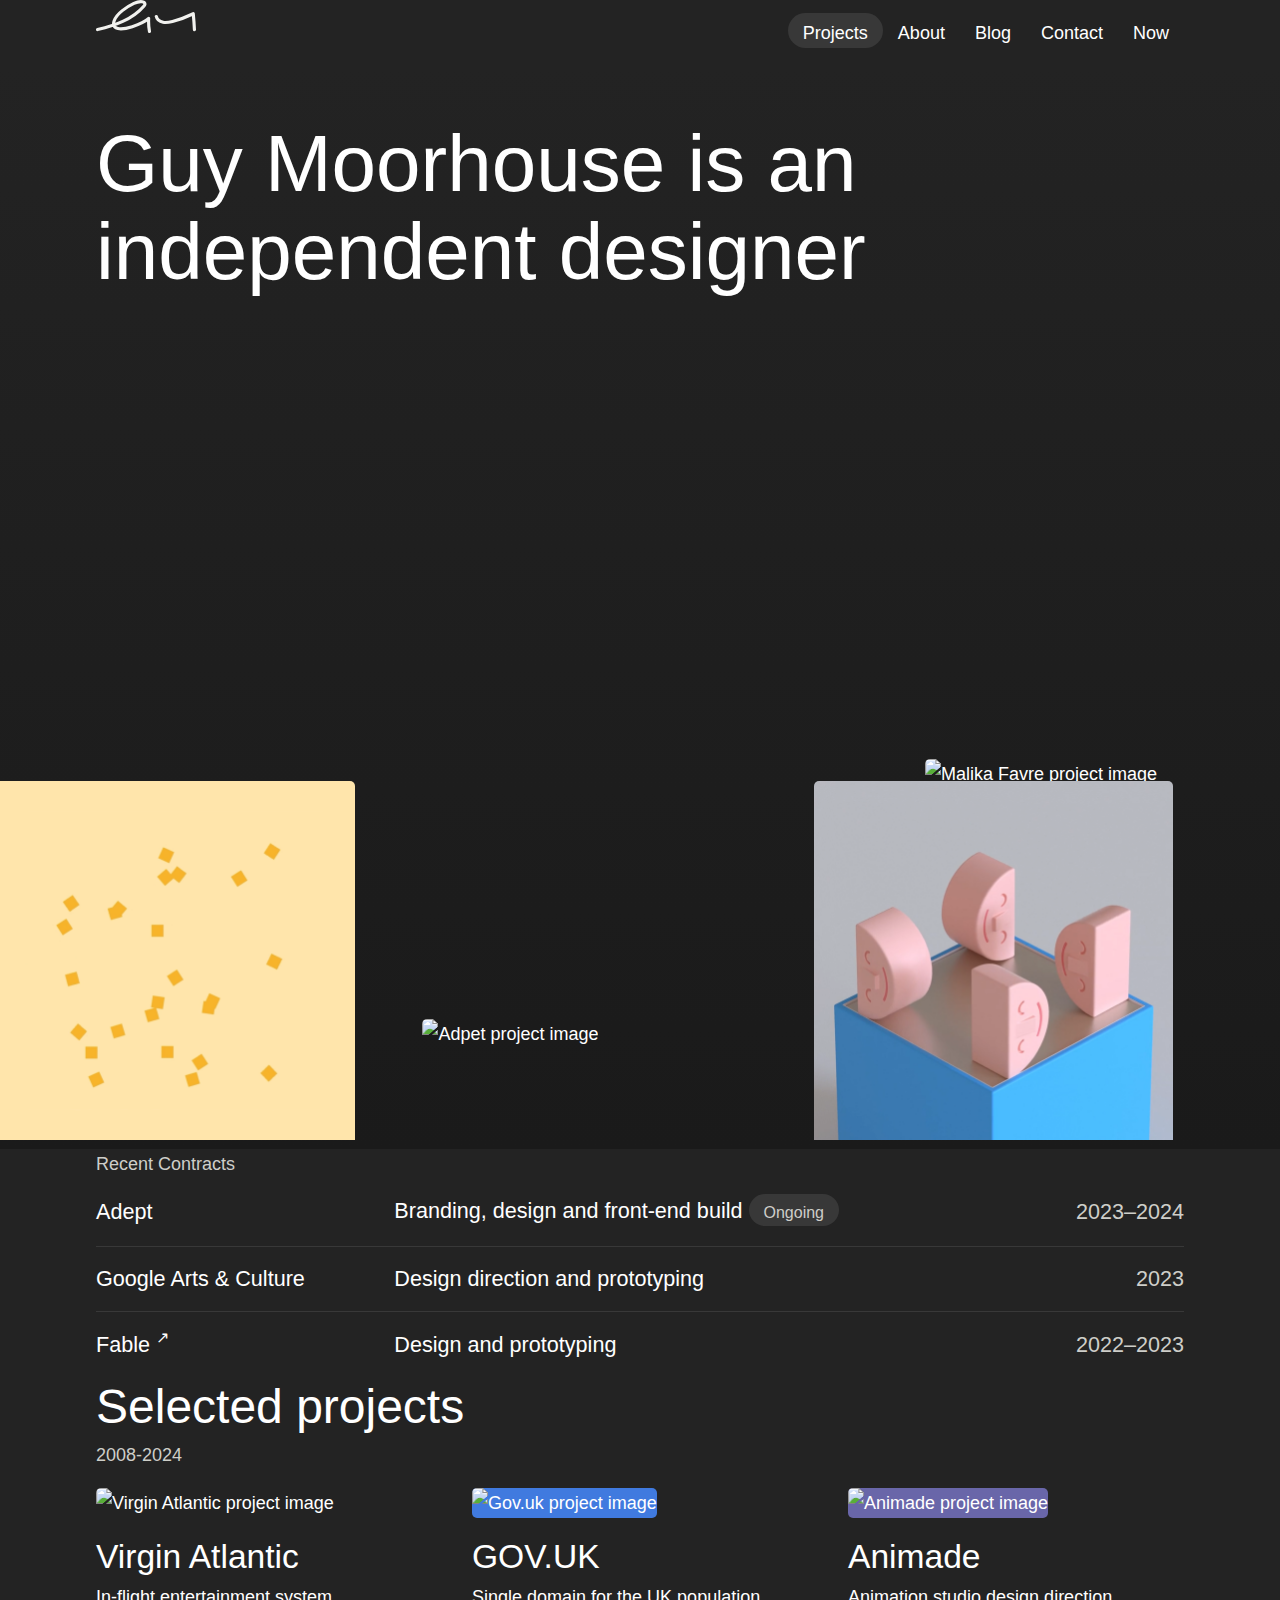
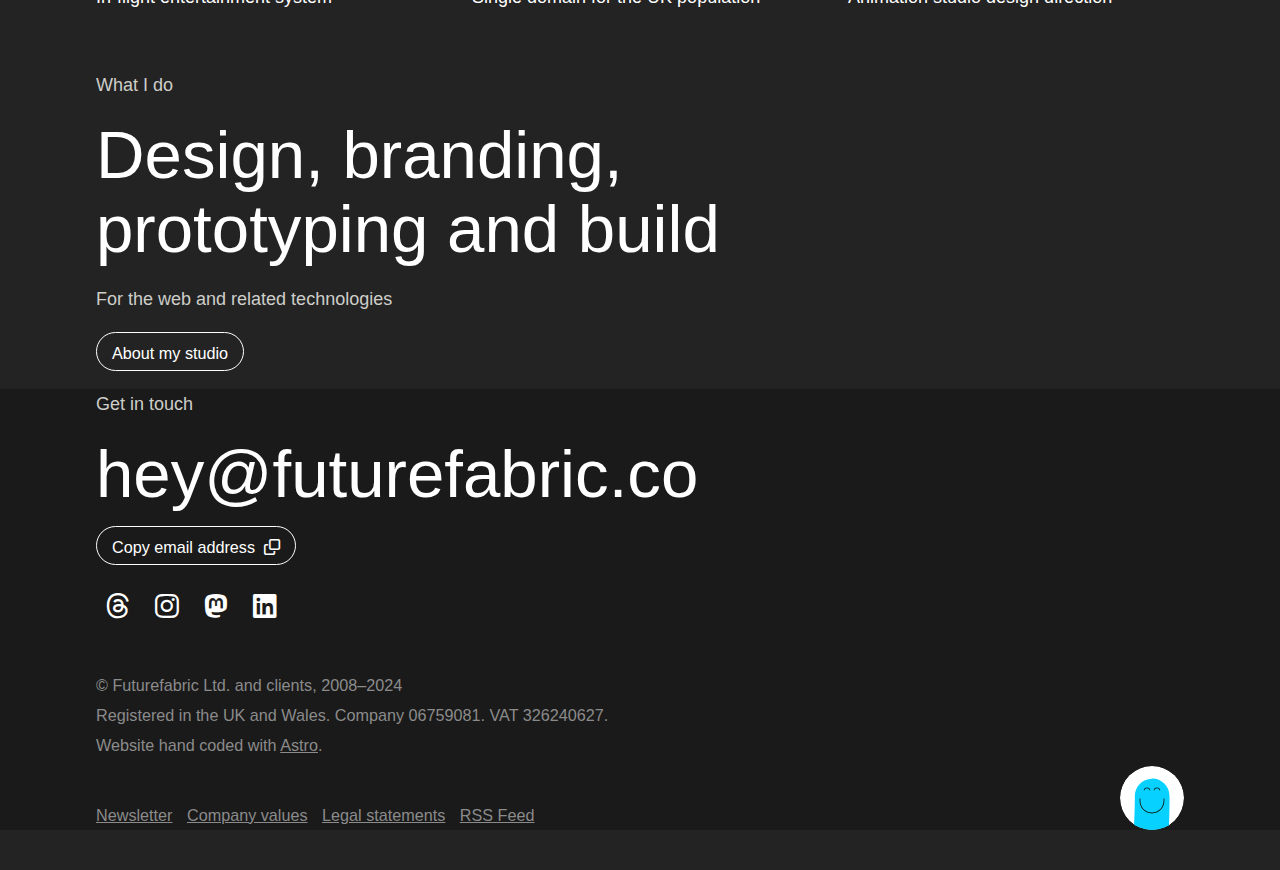
==== index.html @ 8dc2525a "Copied elements from components page, made new CSS file and fixed code" ====
<!DOCTYPE html>
<html lang="en">
    <head>
        <meta charset="utf-8">
        <meta name="viewport" content="width=device-width, initial-scale=1.0">
        <title>Home | Guy Moorhouse Case Study</title>
        <link rel="stylesheet" href="https://use.typekit.net/fyo8wqg.css">
        <link rel="stylesheet" href="fonts/fontawesome/css/all.css">
        <link rel="stylesheet" href="css/normalize.css">
        <link rel="stylesheet" href="css/main.css">
    </head>
    <body>
        <header class="top-bar">
            <div class="content-wrapper">
                <div class="navbar">
                    <!--In the original site, SVGs are directly embedded. I've converted them to images here so as to avoid copying and pasting the code into my project-->
                    <img src="images/gm-signature.svg" alt="Guy Moorhouse's signature logo" class="navbar__logo">
                    <nav class="main-nav">
                        <ul>
                            <li class="main-nav__item main-nav__item--active"><a href="#!">Projects</a></li>
                            <li class="main-nav__item"><a href="#!">About</a></li>
                            <li class="main-nav__item"><a href="#!">Blog</a></li>
                            <li class="main-nav__item"><a href="#!">Contact</a></li>
                            <li class="main-nav__item"><a href="#!">Now</a></li>
                        </ul>
                    </nav>
                </div>
            </div>
        </header>
        <section class="hero">
            <div class="content-wrapper">
                <h1 class="hero__title">Guy Moorhouse is an independent designer</h1>
                <div class="hero__images">
                    <a href="#!" class="img-container hero__img--far-right">
                        <img src="https://www.futurefabric.co/_astro/malika-thumb.ZuOuGDAx_1P9HoF.webp" alt="Malika Favre project image">
                    </a>
                    <a href="#!" class="img-container hero__img--left">
                        <img src="images/videoframe_4724--SuperHi.png" alt="SuperHi Project Image">
                        <!--The videos on the site are embedded in such a way that I am unable to link them into my project. I've been able to save a frame from each video for this project-->
                    </a>
                    <a href="#!" class="img-container hero__img--middle">
                        <img src="https://www.futurefabric.co/_astro/adept-top-03.aE1KpdpV_Z243Gtq.webp" alt="Adpet project image">
                    </a>
                    <a href="#!" class="img-container hero__img--right">
                        <img src="images/videoframe_1907--Loopers.png" alt="Loopers project image">
                    </a>
                </div>
            </div>  
        </section>
        <section class="contracts">
            <div class="content-wrapper">
                <table class="contracts__table">
                    <caption class="contracts__caption">
                        Recent Contracts
                    </caption>
                    <tr>
                        <td><a href="#!" class="contracts__link--adept">Adept</a></td>
                        <td>Branding, design and front-end build <p class="info-highlight">Ongoing</p></td>
                        <td class="contracts__dates">2023&ndash;2024</td>
                    </tr>
                    <tr>
                        <td><a href="#!" class="contracts__link--google">Google Arts &amp; Culture</a></td>
                        <td>Design direction and prototyping</td>
                        <td class="contracts__dates">2023</td>
                    </tr>
                    <tr>
                        <td><a href="#!" class="contracts__link--fable">Fable <sup>&#8599;</sup></a></td>
                        <td>Design and prototyping</td>
                        <td class="contracts__dates">2022&ndash;2023</td>
                    </tr>
                </table>
            </div>
        </section>
        <section class="portfolio">
            <div class="content-wrapper">
                <h2>Selected projects</h2>
                <p>2008-2024</p>
                <div class="portfolio__grid">
                    <a href="#!" class="project">
                        <div class="img-container img-container--grid">
                            <img src="https://www.futurefabric.co/_astro/virgin-thumb.u7OhDyeX_vBVBF.webp" alt="Virgin Atlantic project image">
                        </div>
                        <h3>Virgin Atlantic</h3>
                        <p>In-flight entertainment system</p>
                    </a>
                    <a href="#!" class="project">
                        <div class="img-container img-container--grid img-container--blue">
                            <img src="https://www.futurefabric.co/_astro/govuk.0S3qSJgE_Z1qkB71.webp" alt="Gov.uk project image">
                        </div>
                        <h3>GOV.UK</h3>
                        <p>Single domain for the UK population</p>
                    </a>
                    <a href="#!" class="project">
                        <div class="img-container img-container--grid img-container--purple">
                            <img src="https://www.futurefabric.co/_astro/animade-thumb-02.aVeSo_rM_Z1zM0wH.webp" alt="Animade project image">
                        </div>
                        <h3>Animade</h3>
                        <p>Animation studio design direction</p>
                    </a>
                </div>
            </div>
        </section>
        <section class="infoblock">
            <div class="content-wrapper">
                <p>What I do</p>
                <h2 class="infoblock__title">Design, branding, prototyping and build</h2>
                <p>For the web and related technologies</p>
                <a href="#!" class="button">About my studio</a>
            </div>
        </section>
        <footer>
            <div class="content-wrapper">
                <div class="infoblock">
                    <p>Get in touch</p>
                    <h2>hey@futurefabric.co</h2>
                    <a href="#!" class="button">Copy email address &nbsp;<i class="fa-regular fa-clone"></i></a>
                    <p>
                        <i class="fa-brands fa-threads"></i>
                        <i class="fa-brands fa-instagram"></i>
                        <i class="fa-brands fa-mastodon"></i>
                        <i class="fa-brands fa-linkedin"></i>
                    </p>
                    <p class="footer__copy">
                        &copy; Futurefabric Ltd. and clients, 2008&ndash;2024<br>
                        Registered in the UK and Wales. Company 06759081. VAT 326240627.<br>
                        Website hand coded with <a href="#!" class="footer__link">Astro</a>.
                    </p>
                    <p class="footer__copy">
                        <a href="#!" class="footer__link footer__link--link-row link-hover--peach">Newsletter</a> 
                        <a href="#!" class="footer__link footer__link--link-row link-hover--green">Company values</a> 
                        <a href="#!" class="footer__link footer__link--link-row link-hover--pink">Legal statements</a> 
                        <a href="#!" class="footer__link footer__link--link-row link-hover--yellow">RSS Feed</a>
                    </p>
                </div>
                <!--End footer infoblock-->
                <img src="../images/blue-mascot-logo.svg" class="footer__img" alt="Blue mascot logo">
            </div>
        </footer>
    </body>
</html>
---- css/main.css ----
:root {
    --font-sans-serif: "Poppins", sans-serif;
    --white: #fff;
    --off-white: #cecec9;
    --light-grey: #8b8b8b;
    --grey: #383838;
    --dark-grey: #232323;
    --black: #1a1a1a;
    --blue: #407adf;
    --light-blue: #07d1ff;
    --purple: #8c6af6;
    --dark-purple: #6966A9;
    --pink: #f199a4;
    --yellow: #f6c858;
    --peach: #f2a996;
    --green: #4faf84;
}

/*Border box code from https://www.paulirish.com/2012/box-sizing-border-box-ftw/*/
/* Smooth scrolling learned from https://www.w3schools.com/howto/howto_css_smooth_scroll.asp */
html {
    box-sizing: border-box;
    scroll-behavior: smooth;
}
*, *:before, *:after {
    box-sizing: inherit;
}

body {
    font-family: var(--font-sans-serif);
    color: var(--off-white);
    background: var(--dark-grey);
    line-height: 1.667em;
    font-size: large;
    position: relative;
}

a {
    color: var(--white);
    text-decoration: none;
    transition: 0.2s;
}

/*Wrapper*/
.content-wrapper {
    max-width: 85%;
    margin: auto;
    position: relative;
}

/***********
Components
**********/
.component img {
    display: block;
    margin: 5px;
}
.component__img {
    overflow-x: auto;
}
.component__code {
    background-color: var(--dark-grey);
    color: var(--off-white);
    padding: 10px 0;
    margin: 5px 0;
}

.footer__copy {
    color: var(--light-grey);
    font-size: 0.9em;
    margin: 40px 0;
}

.footer__img {
    position: absolute;
    width: 64px;
    right: 0;
    bottom: 0;
}
/*headers*/
h2 {
    margin: 15px 0;
    font-weight: 300;
    font-size: 3rem;
    color: var(--white)
}

h3 {
    font-weight: 300;
    font-size: 2.1rem;
    color: var(--white);
}
h1 {
    font-size: 5rem;
    font-weight: 300;
    color: var(--white);
    line-height: 1.1em;
}
.infoblock h2 {
    font-size: 4.2rem;
    font-weight: 300;
    line-height: 1.1em;
    color: var(--white);
}
.infoblock__title, .hero__title {
    max-width: 800px;
}

/*Other text*/
.info-highlight {
    display: inline;
    font-size: 1rem;
    color: var(--off-white);
    padding: 10px 15px 5px;
    background-color: var(--grey);
    border-radius: 50px;
}

/*Buttons and Links*/
.button {
    display: inline-block;
    text-decoration: none;
    color: var(--white);
    font-size: 0.9em;
    border: 1px solid var(--white);
    border-radius: 50px;
    padding: 5px 15px 2px;
}
.button:hover {
    background-color: var(--white);
    color: var(--dark-grey)
}

a.footer__link {
    text-decoration: underline;
    color: var(--light-grey);
}
.footer__link--link-row {
    padding-right: 10px;
}

.footer__link:hover {
    color: var(--white);
}

.link-hover--peach:hover {
    color: var(--peach);
}

.main-nav__item a {
    color: var(--white);
    text-decoration: none;
    padding: 10px 15px 5px;
    border-radius: 50px;
}
.main-nav__item--active a, .main-nav__item a:hover {
    background-color: var(--grey);
}

/*image and Video*/
.img-container {
    display: inline-block;
    max-width: 554px;
    max-height: 554px;
    border-radius: 5px;
    overflow: hidden;
}
.img-container--blue {
    background-color: var(--blue);
}
.img-container--purple {
    background-color: var(--dark-purple);
}

.img-container img {
    max-width: 100%;
    margin: auto;
    transition: 0.2s;
}

.img-container img:hover {
    transform: scale(1.05);
}
/*icons*/
i.fa-brands {
    font-size: 1.5em;
    padding: 10px;
    color: var(--white);
    transition: 0.2s;
}
.fa-brands:hover {
    transform: scale(1.08);
}

/*hover colors*/
.fa-threads:hover {
    color: var(--purple);
}
.link-hover--peach:hover, .fa-instagram:hover {
    color: var(--peach);
}
.link-hover--yellow:hover, .fa-mastodon:hover {
    color: var(--yellow);
}
.fa-linkedin:hover {
    color: var(--light-blue);
}
.link-hover--green:hover {
    color: var(--green);
}
.link-hover--pink:hover {
    color: var(--pink);
}

/********************
Molecules & Organisms
*********************/

/*Availability Floater*/
.availability-floater{
    background-color: var(--white);
    border-radius: 100px;
    margin: 20px;
    width: 220px;
    display: flex;
    justify-content: space-between;
    align-items: center;
    padding: 3px 3px 3px 16px;
    box-shadow: 0px 2px 10px rgba(0, 0, 0, 0.8);
}
/*The shadow obviously doesn't show up against the dark background here, but I wanted to include it so I'd have it ready for the actual page when this has a fixed position*/

.availability-floater:hover {
    background-color: rgba(255, 255, 255, 0.9);
}
.availability-floater p {
    margin: 0;
    padding-top: 8px;
    color: var(--black);
}
a.availability-floater {
    text-decoration: none;
}
.availability-floater img {
    width: 36px;
    height: 36px;
    border: 1px solid var(--off-white);
    border-radius: 100px;
    margin: 0;
}

@keyframes blink {
    from {opacity: 0;}
    to {opacity: 1;}
}
.availability-floater__light {
    width: 10px;
    height: 10px;
    border-radius: 100px;
    background-color: var(--green);
    animation: blink 1s ease-in-out infinite;
}

/*Navbar*/
.top-bar {
    background: var(--dark-grey);
}
.navbar {
    display: flex;
    justify-content: space-between;
}
.navbar__logo {
    max-width: 100px;
    height: 100%;
}

.main-nav ul{
    list-style-type: none;
    display: flex;
}

/*Hero*/
.hero {
    background-image: linear-gradient(var(--dark-grey), var(--black));
    overflow: hidden;
}
.hero__images{
    min-height: 800px;
}

.hero__img--left {
    width: 33%;
    position: absolute;
    left: -100px;
    bottom: 0;
}
.hero__img--middle {
    width: 33%;
    position: absolute;
    bottom: 100px;
    left: 30%;
}
.hero__img--right {
    width: 33%;
    position: absolute;
    bottom: 0;
    left: 66%;
    z-index: 1;
}
.hero__img--far-right {
    width: 33%;
    position: absolute;
    right: -100px;
    bottom: 35%;
}

/*Recent Contracts*/

.contracts__table {
    width: 100%;
    border-collapse: collapse;
    color: var(--white);
}

.contracts__caption {
    text-align: left;
    color: var(--off-white);
}

.contracts__table tr {
    border-bottom: 1px solid var(--grey);
}

.contracts__table tr:last-of-type {
    border-bottom: none;
}

.contracts__table td {
    font-size: 1.2em;
    padding: 0.8em 0;
}

.contracts__table a {
    color: var(--white);
    text-decoration: none;
}

.contracts__link--adept:hover {
    color: var(--peach);
}

.contracts__link--google:hover {
    color: var(--light-blue);
}

.contracts__link--fable:hover {
    color: var(--yellow);
}

.contracts__dates {
    color: var(--off-white);
    text-align: right;
}

/*Selected projects*/
.portfolio__grid {
    display: grid;
    grid-template-columns: repeat(auto-fit, minmax(296px, 1fr));
    grid-gap: 40px;
}
.img-container--grid {
    max-width: 100%;
}
.project h3 {
    margin: 15px 0 10px;
}
.project p {
    margin: 0;
}
.project {
    margin-bottom: 40px;
}

/*Footer*/
footer {
    background: var(--black);
}
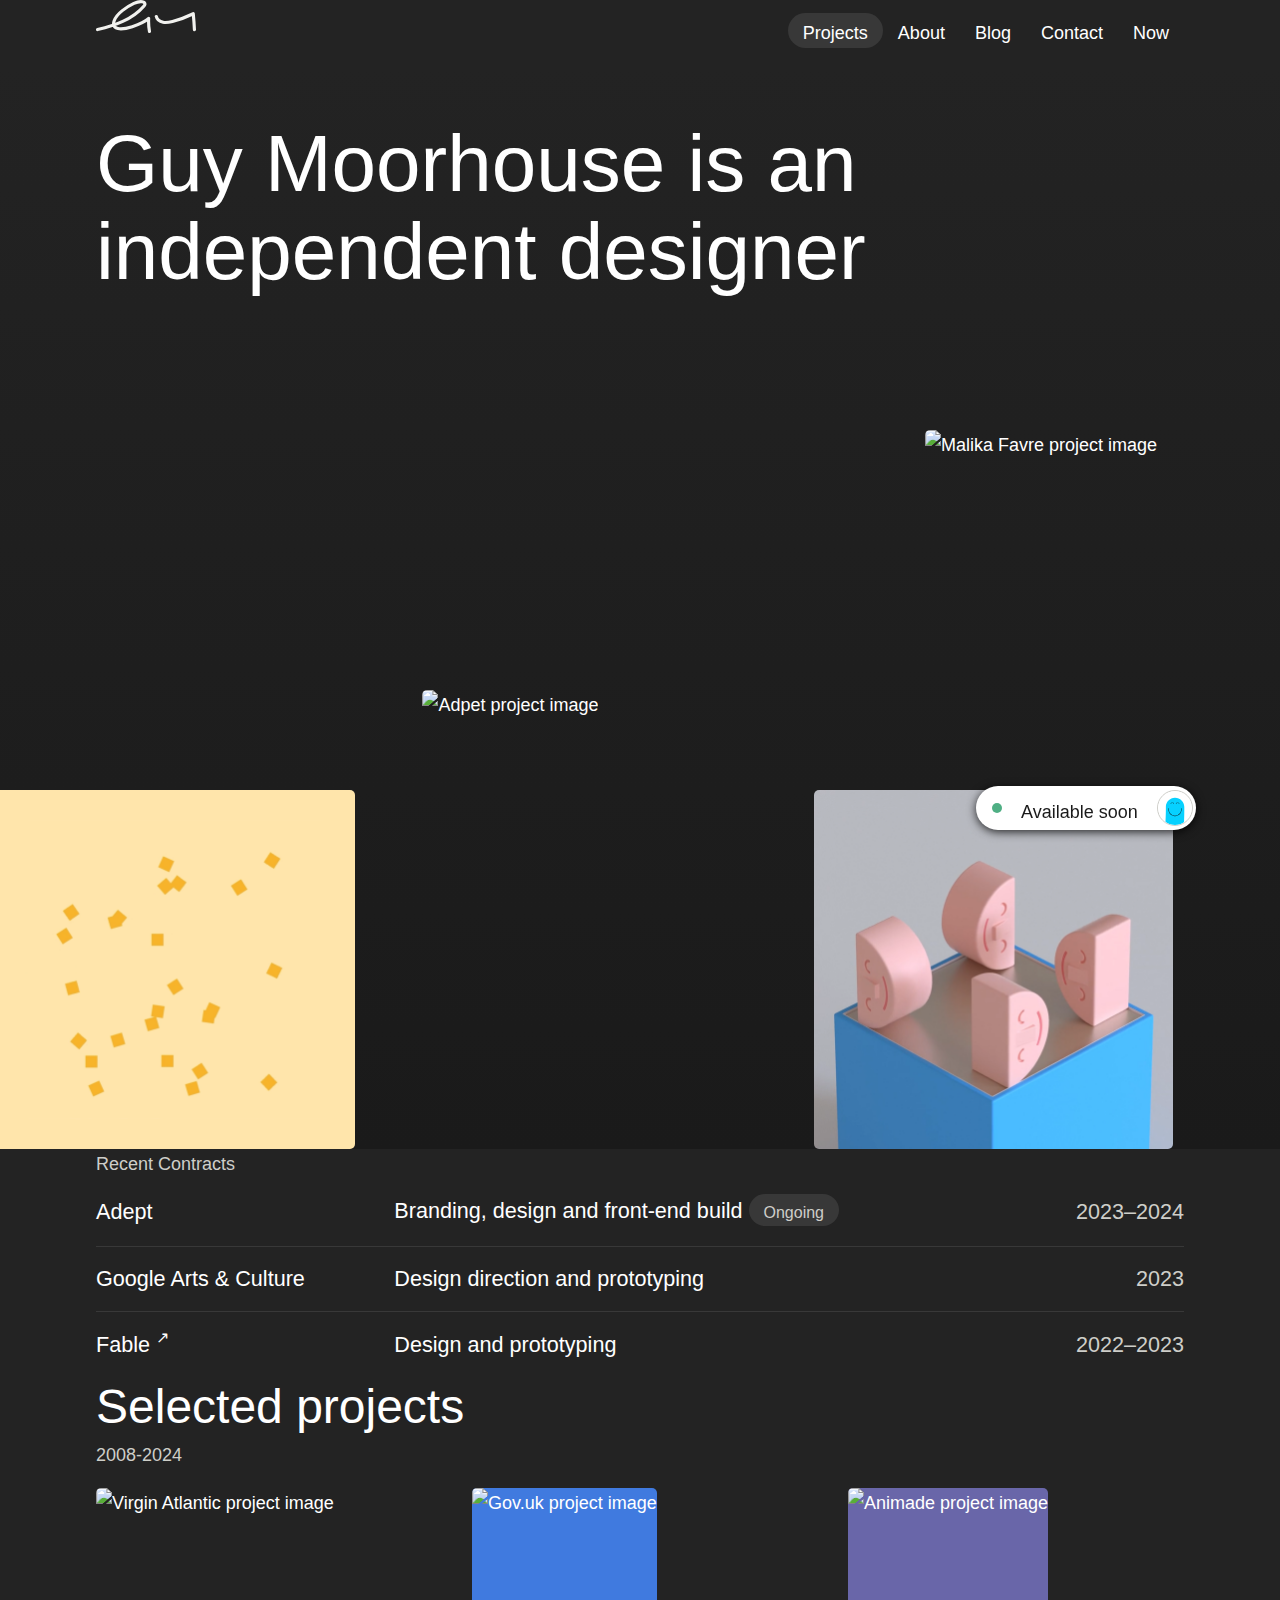
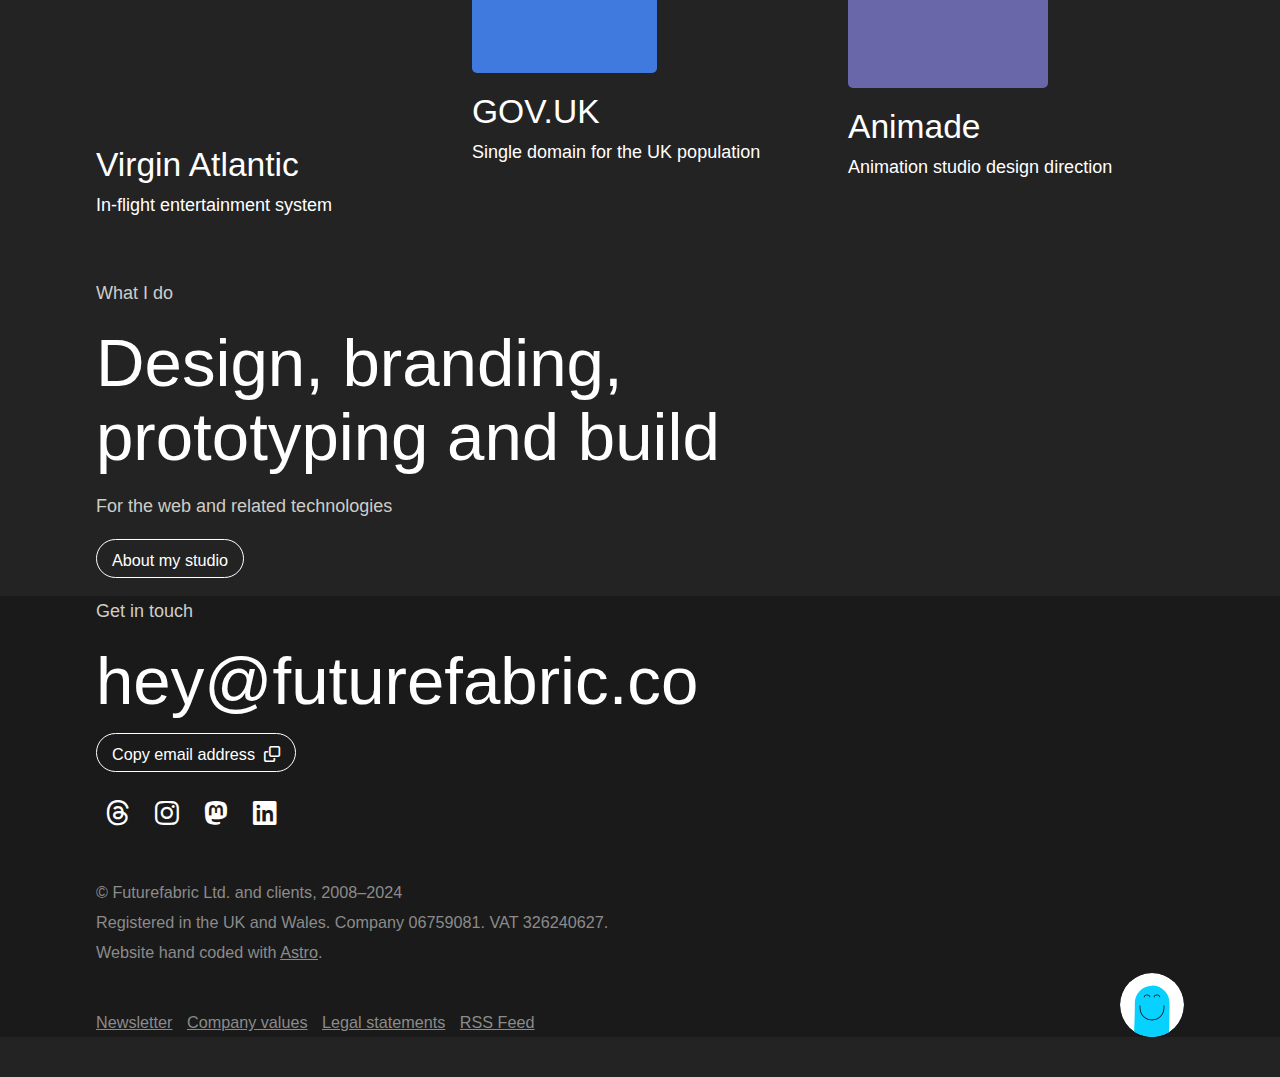
==== commit 04b0e3c3: "Fixed Image container code, added availability floater" ====
--- a/index.html
+++ b/index.html
@@ -10,6 +10,12 @@
         <link rel="stylesheet" href="css/main.css">
     </head>
     <body>
+        <a href="#!" class="availability-floater">
+            <div class="availability-floater__light"></div>
+            <p>Available soon</p>
+            <img src="images/blue-mascot-logo.svg" alt="blue mascot logo">
+        </a>
+        <!--As of 4/24 the availability floater is no longer on the live site, but I wanted to include it anyway because it was a part of my study -->
         <header class="top-bar">
             <div class="content-wrapper">
                 <div class="navbar">
--- a/css/main.css
+++ b/css/main.css
@@ -160,6 +160,7 @@
 /*image and Video*/
 .img-container {
     display: inline-block;
+    aspect-ratio: 1/1;
     max-width: 554px;
     max-height: 554px;
     border-radius: 5px;
@@ -218,6 +219,10 @@
 
 /*Availability Floater*/
 .availability-floater{
+    position: fixed;
+    bottom: 50px;
+    right: 5%;
+    z-index: 2;
     background-color: var(--white);
     border-radius: 100px;
     margin: 20px;
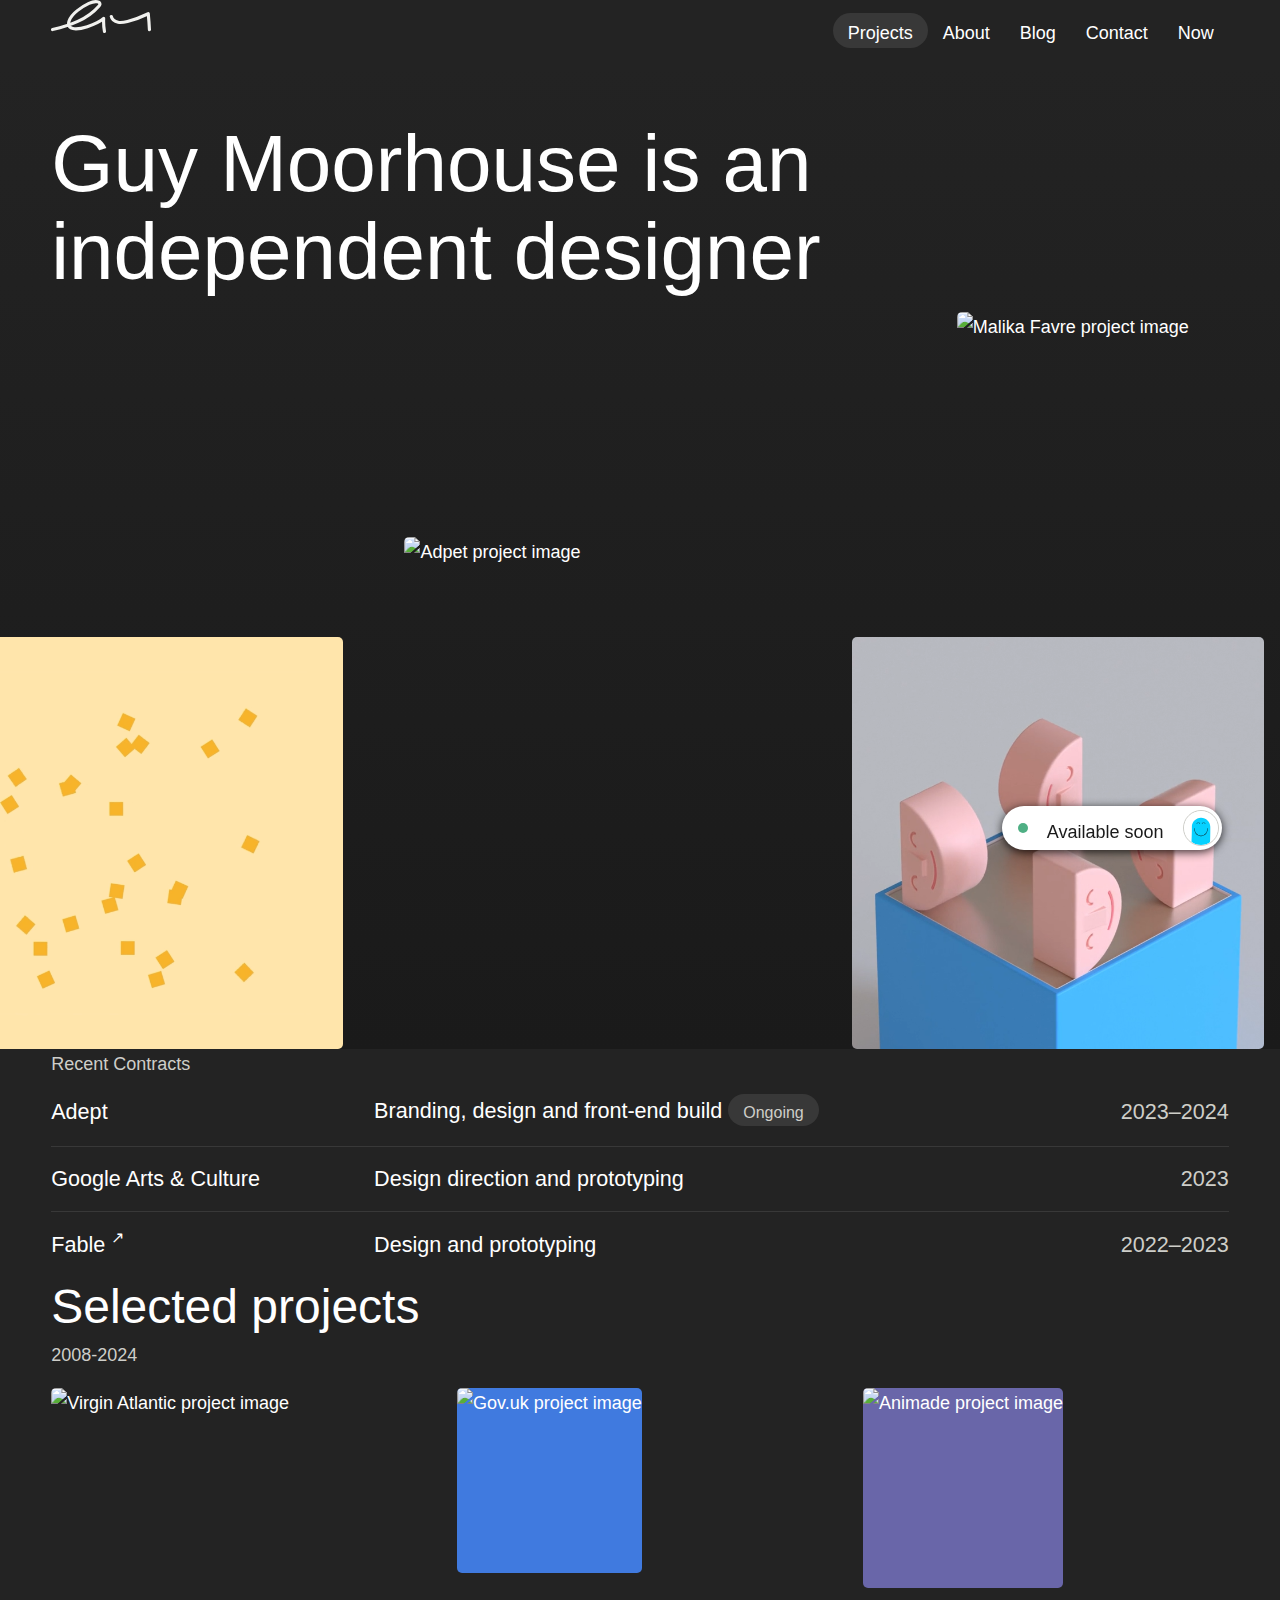
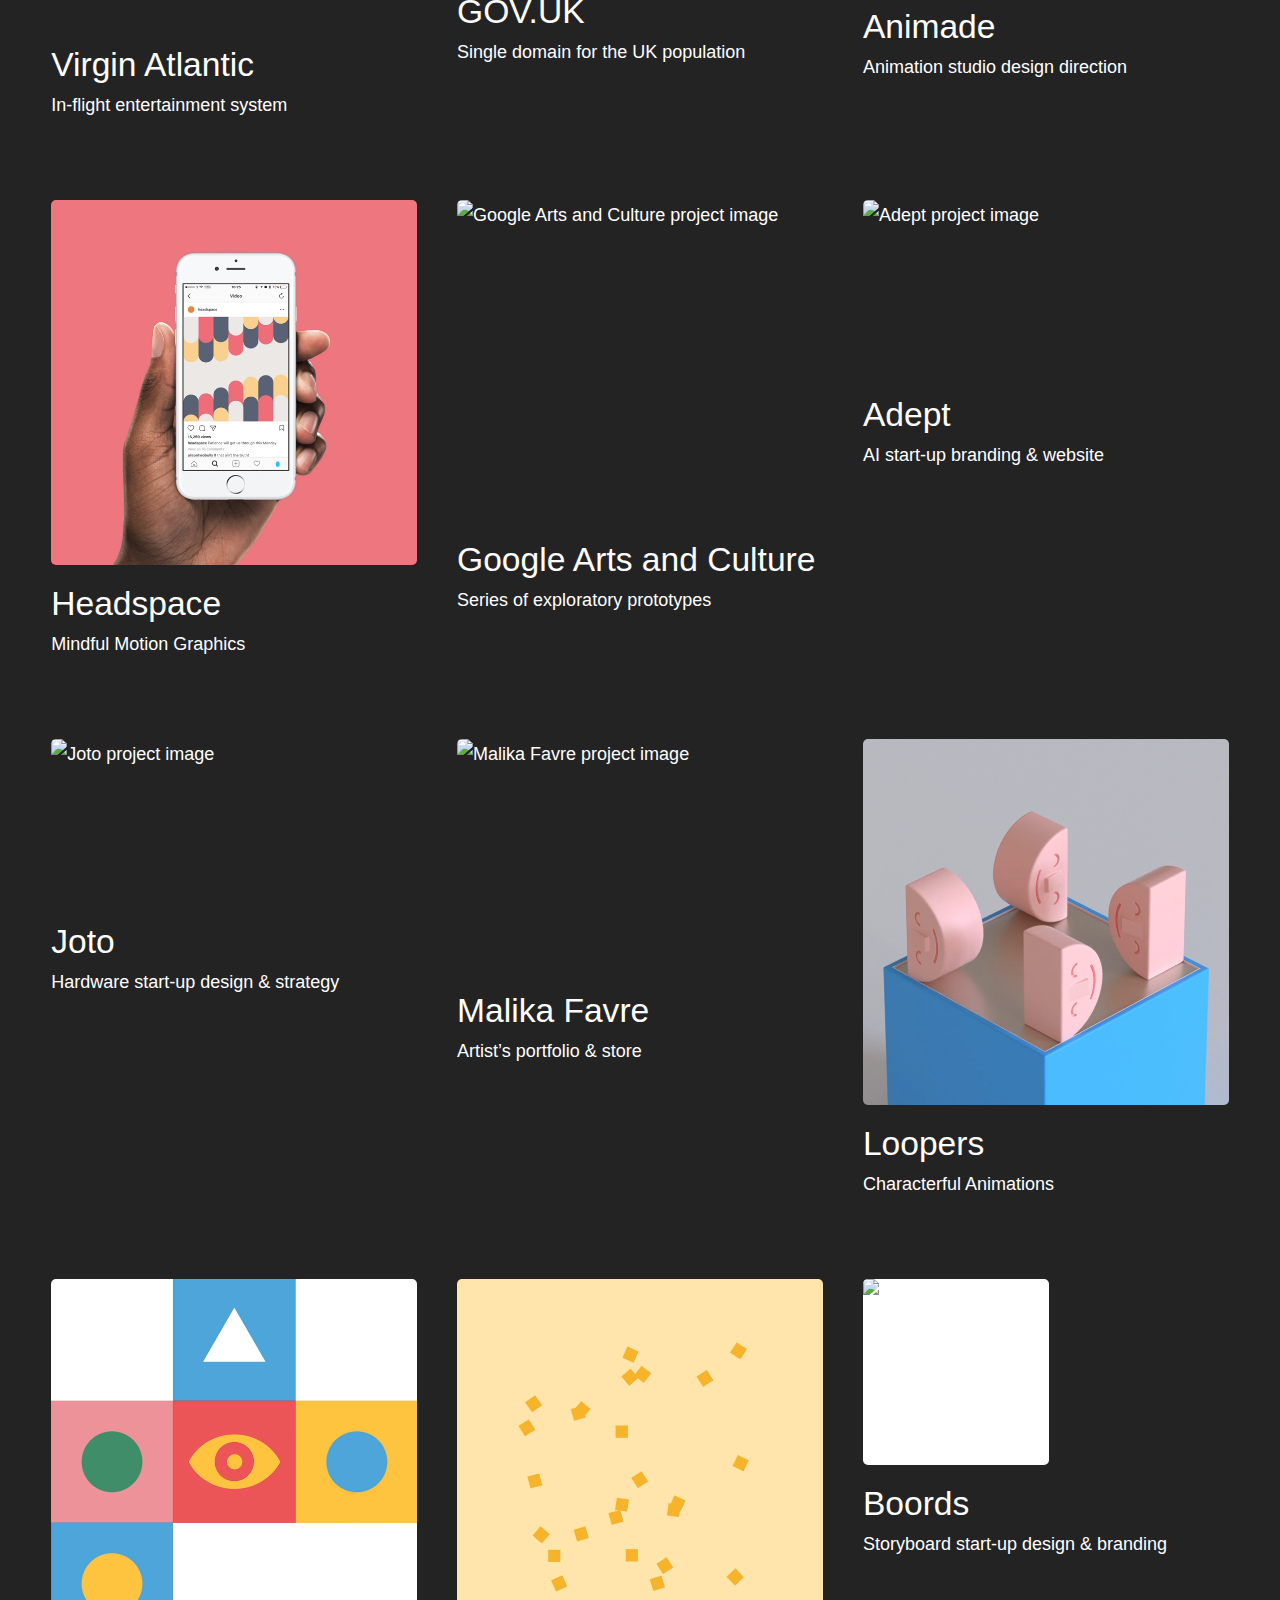
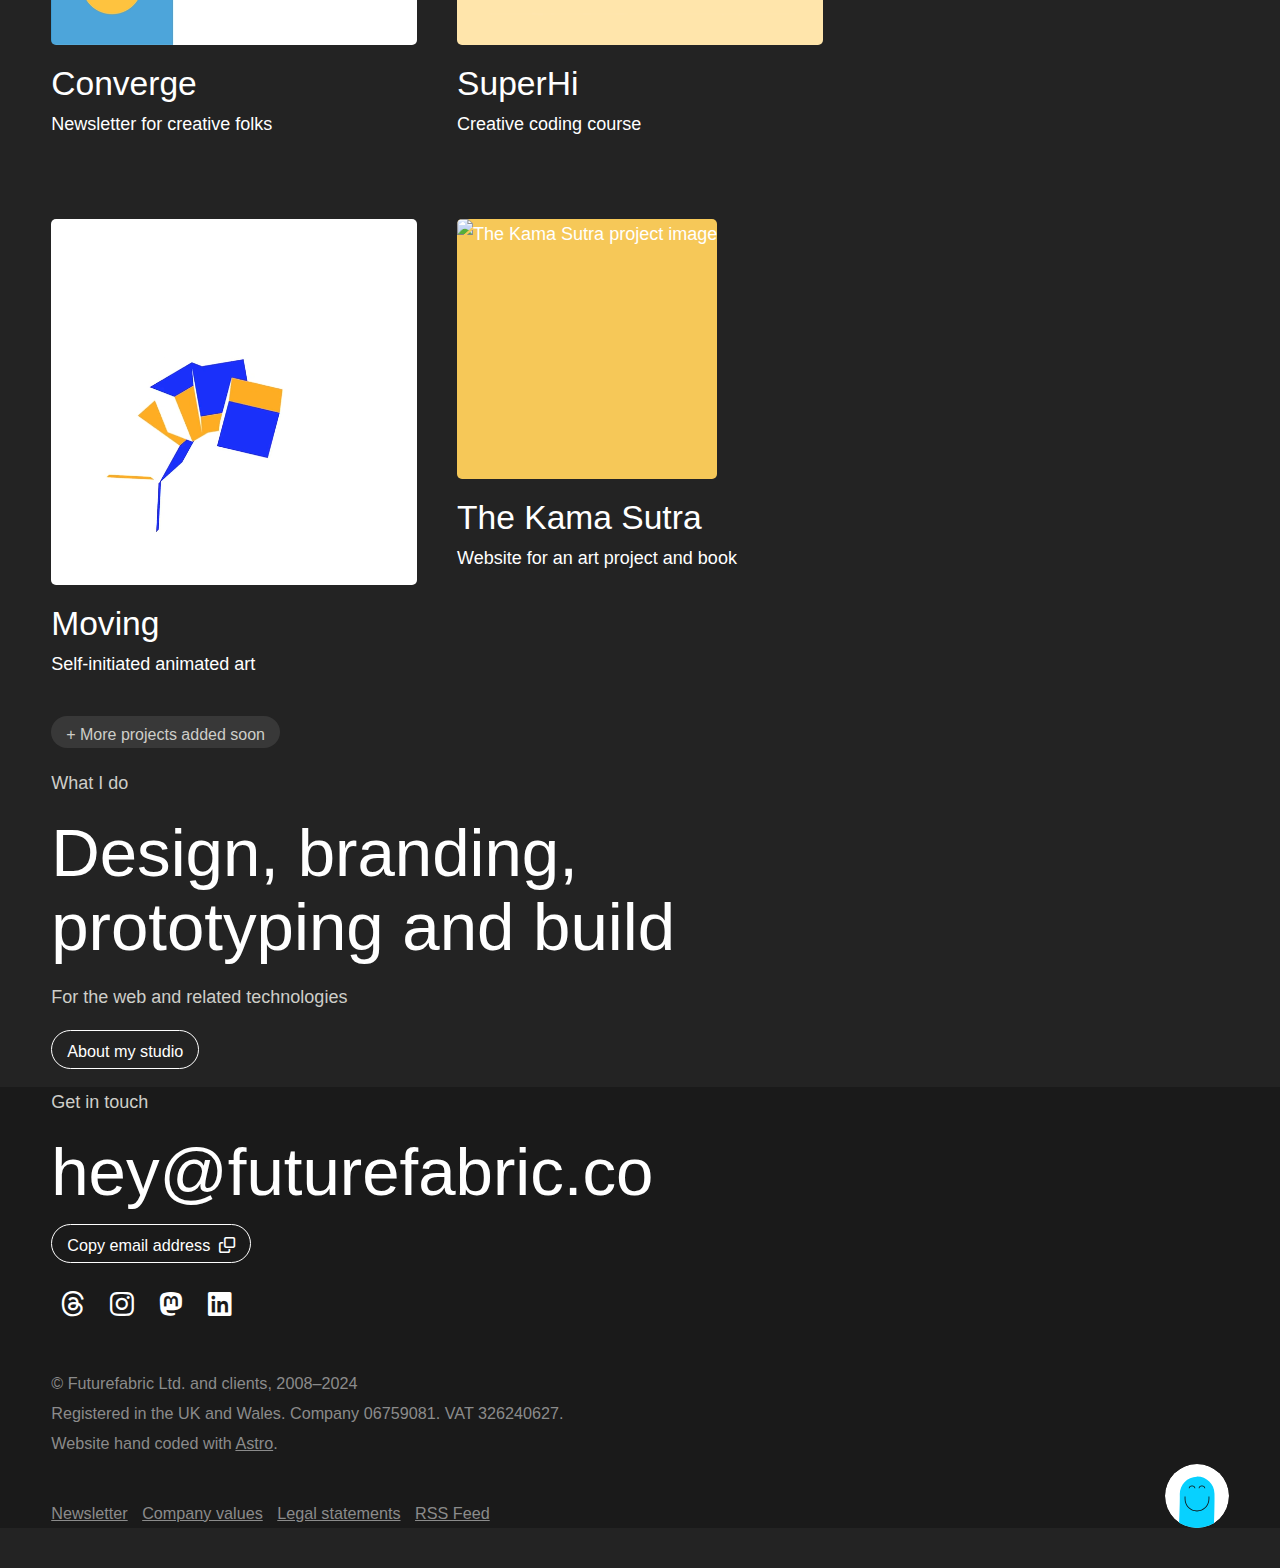
==== commit 8075a683: "Finished adding content to Project grid section, fixed grid and added media query" ====
--- a/index.html
+++ b/index.html
@@ -15,7 +15,7 @@
             <p>Available soon</p>
             <img src="images/blue-mascot-logo.svg" alt="blue mascot logo">
         </a>
-        <!--As of 4/24 the availability floater is no longer on the live site, but I wanted to include it anyway because it was a part of my study -->
+        <!--As of April 24, 2024 the availability floater is no longer on the live site, but I wanted to include it anyway because it was a part of my initial study -->
         <header class="top-bar">
             <div class="content-wrapper">
                 <div class="navbar">
@@ -82,6 +82,7 @@
                 <h2>Selected projects</h2>
                 <p>2008-2024</p>
                 <div class="portfolio__grid">
+                    <!--Virgin Atlantic-->
                     <a href="#!" class="project">
                         <div class="img-container img-container--grid">
                             <img src="https://www.futurefabric.co/_astro/virgin-thumb.u7OhDyeX_vBVBF.webp" alt="Virgin Atlantic project image">
@@ -89,6 +90,7 @@
                         <h3>Virgin Atlantic</h3>
                         <p>In-flight entertainment system</p>
                     </a>
+                    <!--GOV.UK-->
                     <a href="#!" class="project">
                         <div class="img-container img-container--grid img-container--blue">
                             <img src="https://www.futurefabric.co/_astro/govuk.0S3qSJgE_Z1qkB71.webp" alt="Gov.uk project image">
@@ -96,6 +98,7 @@
                         <h3>GOV.UK</h3>
                         <p>Single domain for the UK population</p>
                     </a>
+                    <!--Animade-->
                     <a href="#!" class="project">
                         <div class="img-container img-container--grid img-container--purple">
                             <img src="https://www.futurefabric.co/_astro/animade-thumb-02.aVeSo_rM_Z1zM0wH.webp" alt="Animade project image">
@@ -103,7 +106,96 @@
                         <h3>Animade</h3>
                         <p>Animation studio design direction</p>
                     </a>
-                </div>
+                    <!--Headspace-->
+                    <a href="#!" class="project">
+                        <div class="img-container img-container--grid">
+                            <img src="images/videoframe_2891--Headspace.png" alt="Headspace project image">
+                        </div>
+                        <h3>Headspace</h3>
+                        <p>Mindful Motion Graphics</p>
+                    </a>
+                    <!--Google Arts & Culture-->
+                    <a href="#!" class="project">
+                        <div class="img-container img-container--grid">
+                            <img src="https://www.futurefabric.co/_astro/gac-thumb.W4DTCQ7J_SdAth.webp" alt="Google Arts and Culture project image">
+                        </div>
+                        <h3>Google Arts and Culture</h3>
+                        <p>Series of exploratory prototypes</p>
+                    </a>
+                    <!--Adept-->
+                    <a href="#!" class="project">
+                        <div class="img-container img-container--grid">
+                            <img src="https://www.futurefabric.co/_astro/adept-top-03.aE1KpdpV_Z243Gtq.webp" alt="Adept project image">
+                        </div>
+                        <h3>Adept</h3>
+                        <p>AI start-up branding &amp; website</p>
+                    </a>
+                    <!--Joto-->
+                    <a href="#!" class="project">
+                        <div class="img-container img-container--grid">
+                            <img src="https://www.futurefabric.co/_astro/joto-thumb.SibrHE5y_jFIkP.webp" alt="Joto project image">
+                        </div>
+                        <h3>Joto</h3>
+                        <p>Hardware start-up design &amp; strategy</p>
+                    </a>
+                    <!--Malika Favre-->
+                    <a href="#!" class="project">
+                        <div class="img-container img-container--grid">
+                            <img src="https://www.futurefabric.co/_astro/malika-thumb.ZuOuGDAx_1P9HoF.webp" alt="Malika Favre project image">
+                        </div>
+                        <h3>Malika Favre</h3>
+                        <p>Artist&rsquo;s portfolio &amp; store</p>
+                    </a>
+                    <!--Loopers-->
+                    <a href="#!" class="project">
+                        <div class="img-container img-container--grid">
+                            <img src="images/videoframe_1907--Loopers.png" alt="Loopers project image">
+                        </div>
+                        <h3>Loopers</h3>
+                        <p>Characterful Animations</p>
+                    </a>
+                    <!--Converge-->
+                    <a href="#!" class="project">
+                        <div class="img-container img-container--grid">
+                            <img src="images/videoframe_2304--Converge.png" alt="Converge project image">
+                        </div>
+                        <h3>Converge</h3>
+                        <p>Newsletter for creative folks</p>
+                    </a>
+                    <!--SuperHi-->
+                    <a href="#!" class="project">
+                        <div class="img-container img-container--grid">
+                            <img src="images/videoframe_4724--SuperHi.png" alt="SuperHi project image">
+                        </div>
+                        <h3>SuperHi</h3>
+                        <p>Creative coding course</p>
+                    </a>
+                    <!--Boords-->
+                    <a href="#!" class="project">
+                        <div class="img-container img-container--grid img-container--white">
+                            <img src="https://www.futurefabric.co/_astro/boords-thumb-06.vz--gJLT_Z24BFWK.webp" alt="Boords project image">
+                        </div>
+                        <h3>Boords</h3>
+                        <p>Storyboard start-up design &amp; branding</p>
+                    </a>
+                    <!--Moving-->
+                    <a href="#!" class="project">
+                        <div class="img-container img-container--grid">
+                            <img src="images/videoframe_1533--Moving.png" alt="Moving project image">
+                        </div>
+                        <h3>Moving</h3>
+                        <p>Self-initiated animated art</p>
+                    </a>
+                    <!--The Kama Sutra-->
+                    <a href="#!" class="project">
+                        <div class="img-container img-container--grid img-container--yellow">
+                            <img src="https://www.futurefabric.co/_astro/ks-thumb.K0osx9MW_2wRdsG.webp" alt="The Kama Sutra project image">
+                        </div>
+                        <h3>The Kama Sutra</h3>
+                        <p>Website for an art project and book</p>
+                    </a>
+                </div>
+                <p class="info-highlight">+ More projects added soon</p>
             </div>
         </section>
         <section class="infoblock">
--- a/css/main.css
+++ b/css/main.css
@@ -43,7 +43,7 @@
 
 /*Wrapper*/
 .content-wrapper {
-    max-width: 85%;
+    max-width: 92%;
     margin: auto;
     position: relative;
 }
@@ -172,6 +172,12 @@
 .img-container--purple {
     background-color: var(--dark-purple);
 }
+.img-container--white {
+    background-color: var(--white);
+}
+.img-container--yellow {
+    background-color: var(--yellow);
+}
 
 .img-container img {
     max-width: 100%;
@@ -220,8 +226,8 @@
 /*Availability Floater*/
 .availability-floater{
     position: fixed;
-    bottom: 50px;
-    right: 5%;
+    bottom: 30px;
+    right: 3%;
     z-index: 2;
     background-color: var(--white);
     border-radius: 100px;
@@ -233,7 +239,6 @@
     padding: 3px 3px 3px 16px;
     box-shadow: 0px 2px 10px rgba(0, 0, 0, 0.8);
 }
-/*The shadow obviously doesn't show up against the dark background here, but I wanted to include it so I'd have it ready for the actual page when this has a fixed position*/
 
 .availability-floater:hover {
     background-color: rgba(255, 255, 255, 0.9);
@@ -290,32 +295,32 @@
     overflow: hidden;
 }
 .hero__images{
-    min-height: 800px;
+    min-height: 700px;
 }
 
 .hero__img--left {
-    width: 33%;
+    width: 35%;
     position: absolute;
-    left: -100px;
+    left: -120px;
     bottom: 0;
 }
 .hero__img--middle {
-    width: 33%;
+    width: 35%;
     position: absolute;
     bottom: 100px;
     left: 30%;
 }
 .hero__img--right {
-    width: 33%;
+    width: 35%;
     position: absolute;
     bottom: 0;
-    left: 66%;
+    left: 68%;
     z-index: 1;
 }
 .hero__img--far-right {
-    width: 33%;
+    width: 35%;
     position: absolute;
-    right: -100px;
+    right: -140px;
     bottom: 35%;
 }
 
@@ -370,8 +375,13 @@
 /*Selected projects*/
 .portfolio__grid {
     display: grid;
-    grid-template-columns: repeat(auto-fit, minmax(296px, 1fr));
+    grid-template-columns: repeat(3, 1fr);
     grid-gap: 40px;
+}
+@media screen and (max-width: 980px){
+    .portfolio__grid {
+        grid-template-columns: repeat(auto-fit, minmax(296px, 1fr));
+    }
 }
 .img-container--grid {
     max-width: 100%;
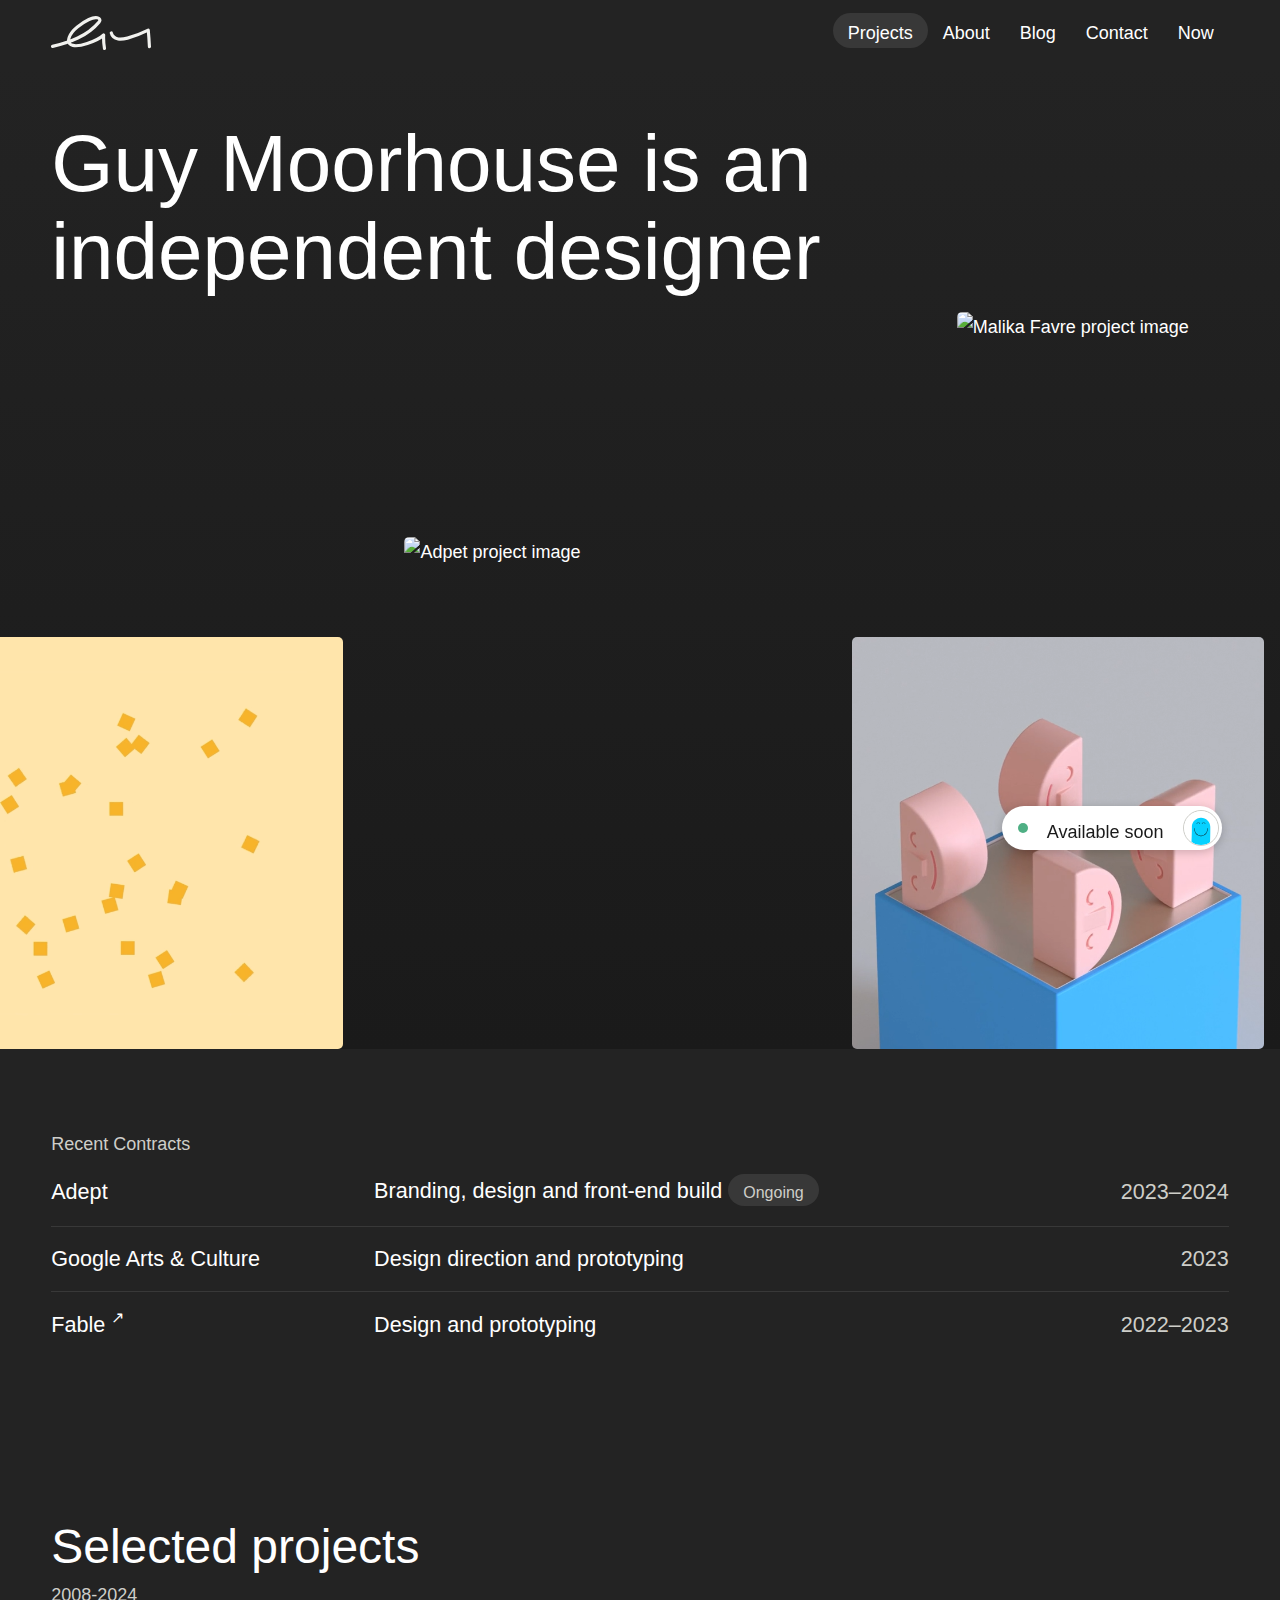
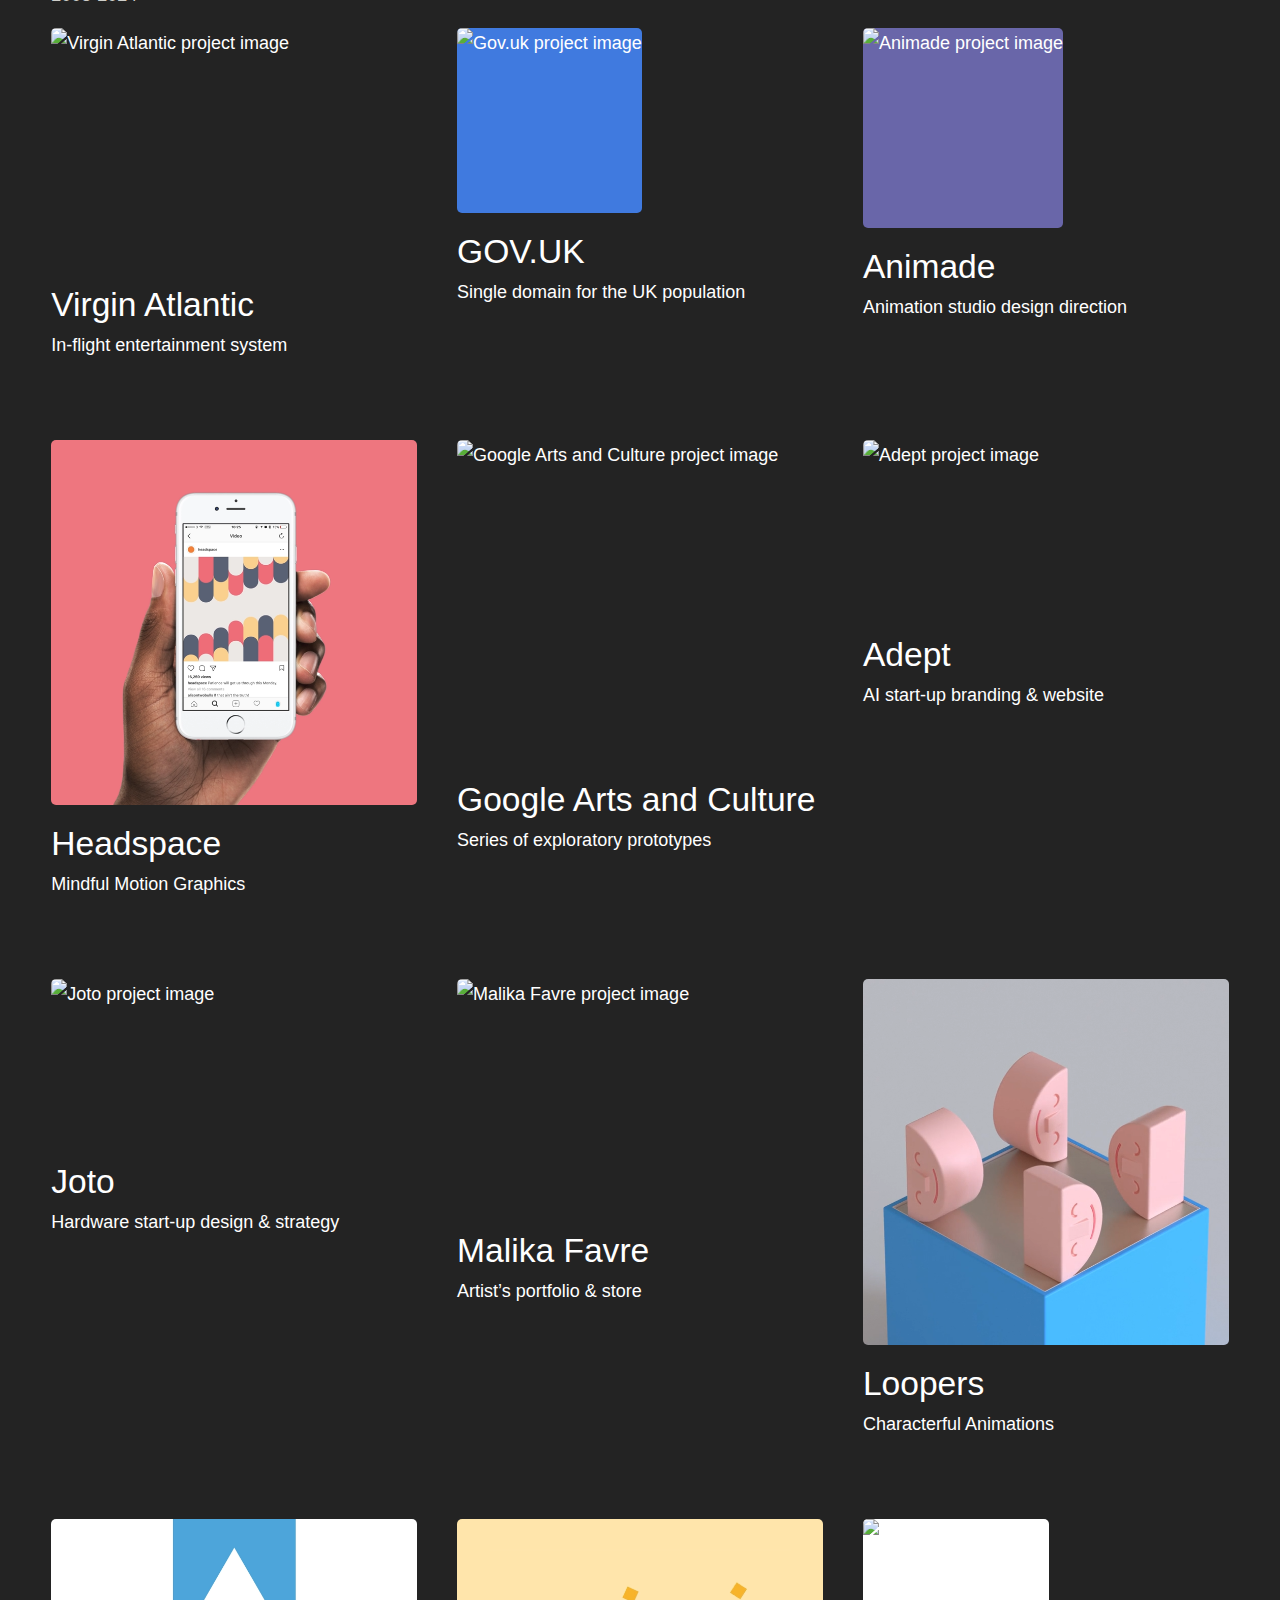
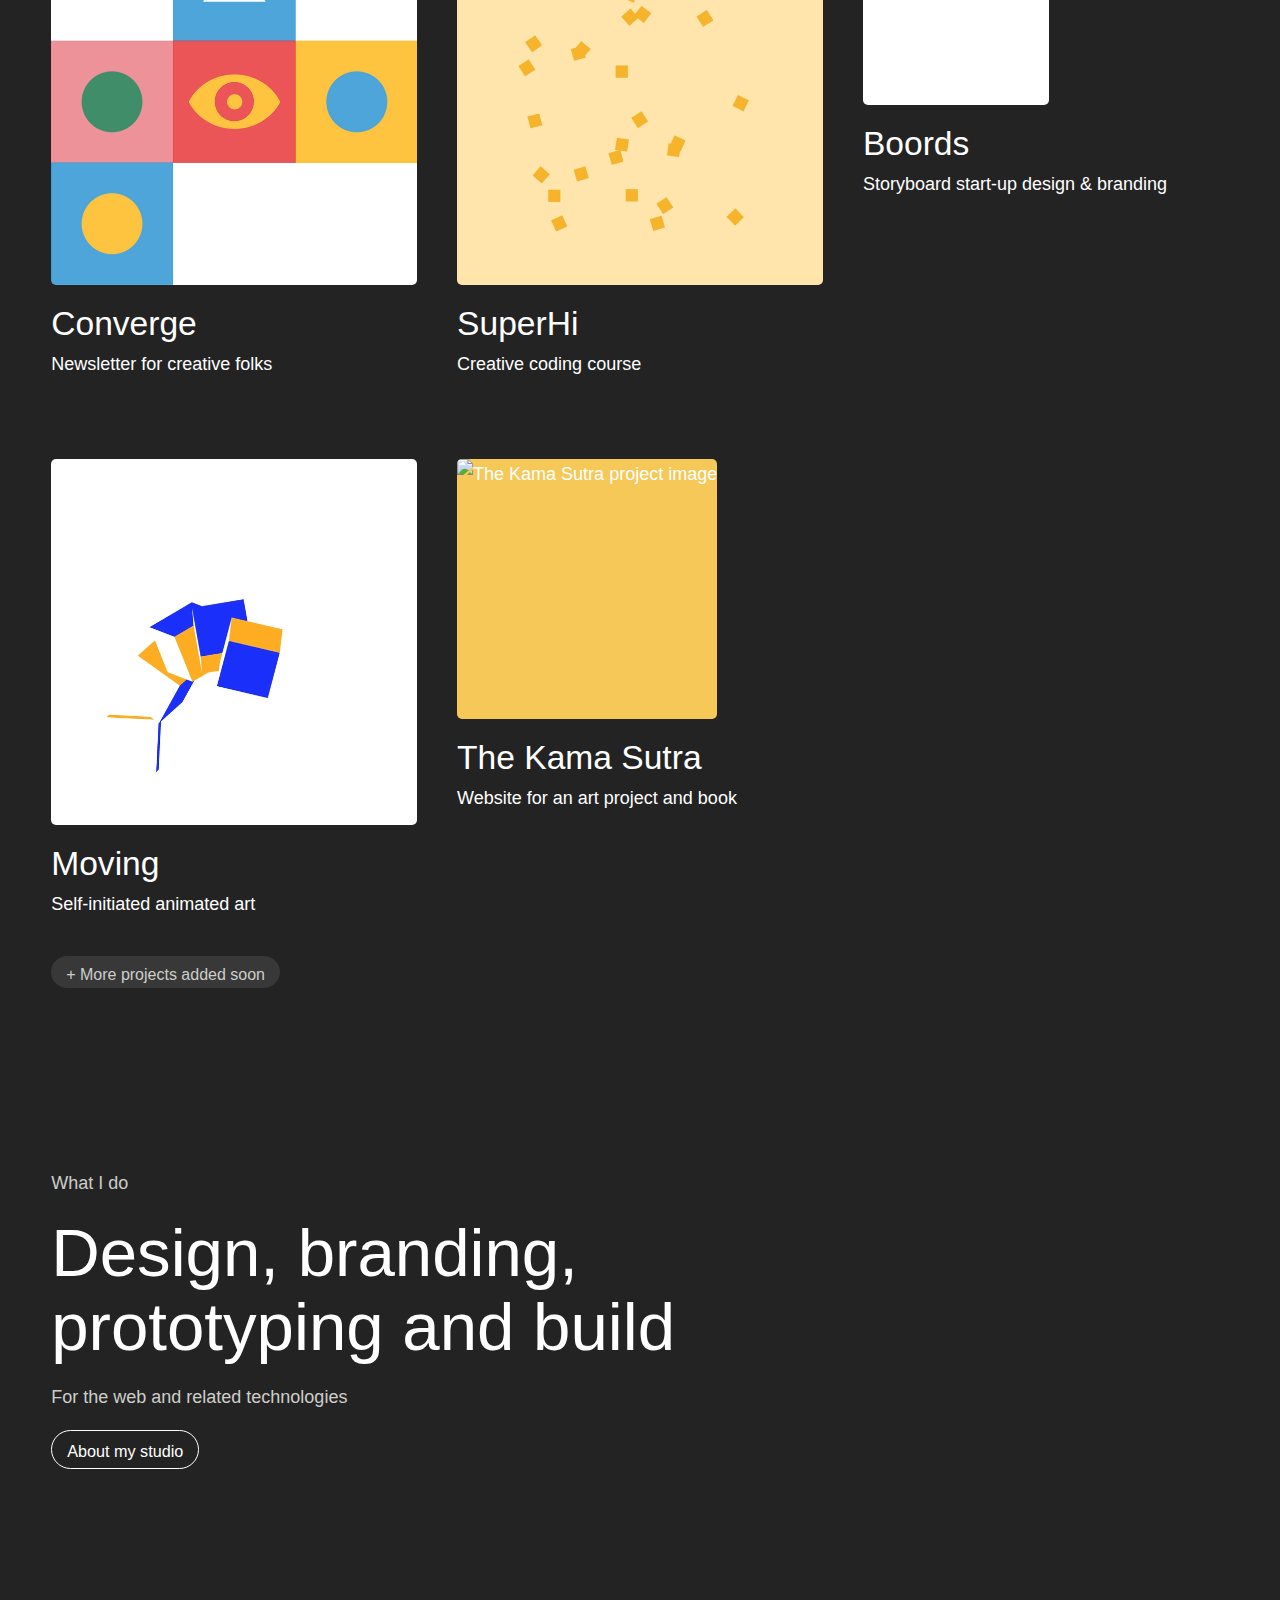
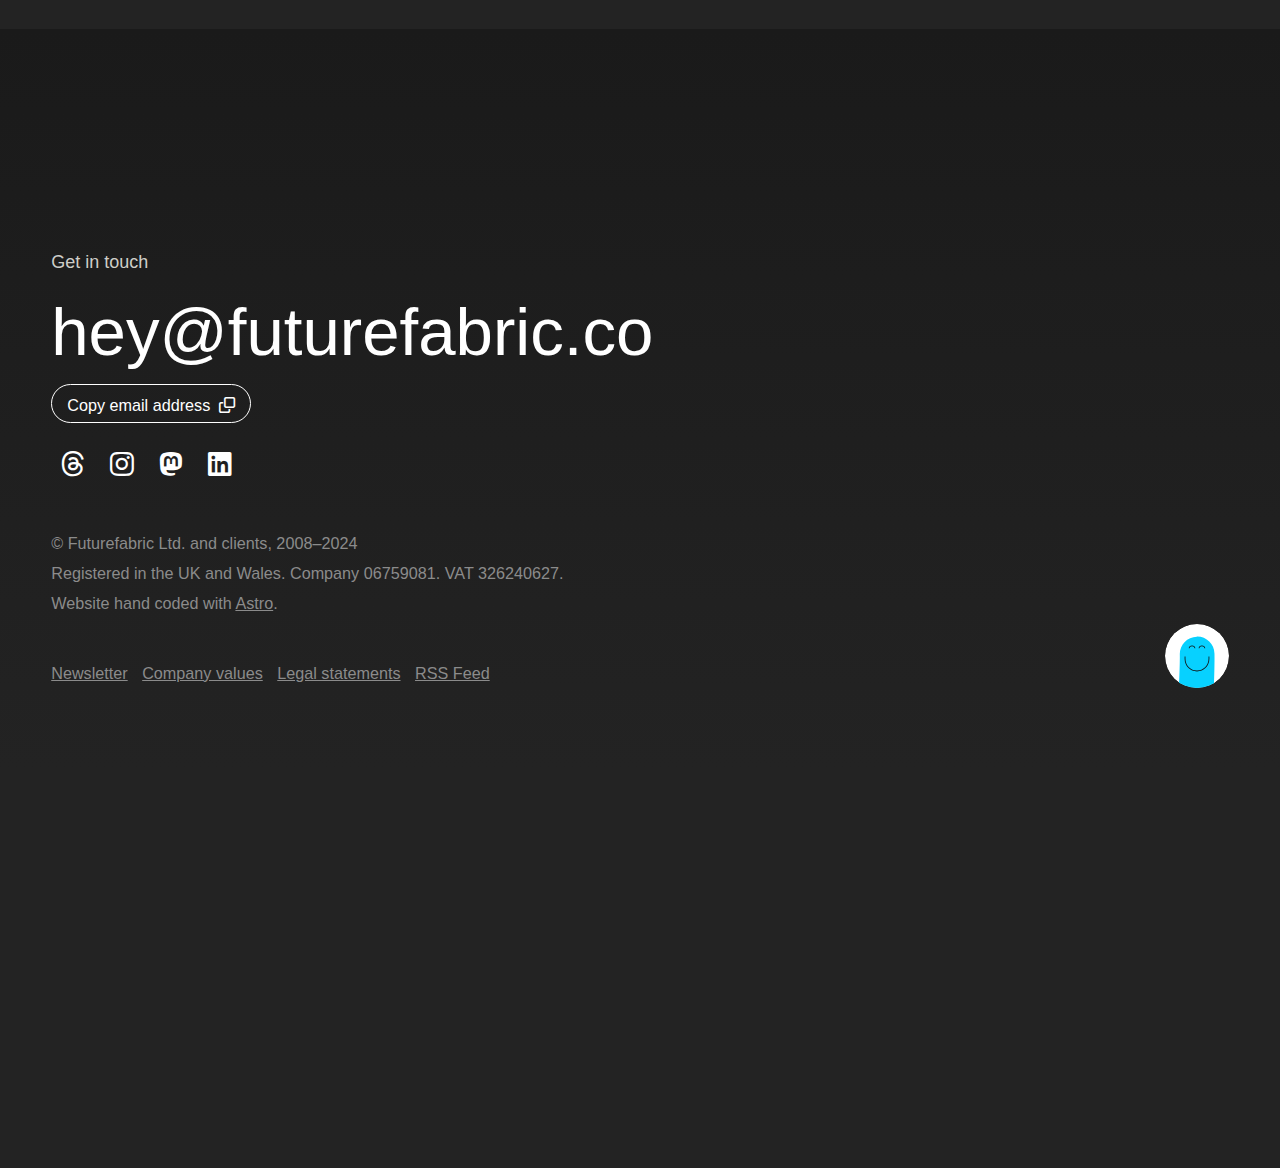
==== commit 664152b6: "Added Footer Animation section, made navbar sticky" ====
--- a/index.html
+++ b/index.html
@@ -231,8 +231,12 @@
                     </p>
                 </div>
                 <!--End footer infoblock-->
-                <img src="../images/blue-mascot-logo.svg" class="footer__img" alt="Blue mascot logo">
+                <img src="images/blue-mascot-logo.svg" class="footer__img" alt="Blue mascot logo">
             </div>
         </footer>
+        <div class="footer__animation--placeholder"></div>
+        <section class="footer__animation">
+            <img src="images/footer__animation.png" alt="a screenshot of the animations at the bottom of Guy Moorhouse's portfolio website">
+        </section>
     </body>
 </html>--- a/css/main.css
+++ b/css/main.css
@@ -51,19 +51,6 @@
 /***********
 Components
 **********/
-.component img {
-    display: block;
-    margin: 5px;
-}
-.component__img {
-    overflow-x: auto;
-}
-.component__code {
-    background-color: var(--dark-grey);
-    color: var(--off-white);
-    padding: 10px 0;
-    margin: 5px 0;
-}
 
 .footer__copy {
     color: var(--light-grey);
@@ -222,6 +209,14 @@
 /********************
 Molecules & Organisms
 *********************/
+.contracts, .portfolio {
+    padding: 80px 0;
+    background: var(--dark-grey);
+}
+section.infoblock {
+    padding: 80px 0 160px;
+    background: var(--dark-grey);
+}
 
 /*Availability Floater*/
 .availability-floater{
@@ -237,7 +232,7 @@
     justify-content: space-between;
     align-items: center;
     padding: 3px 3px 3px 16px;
-    box-shadow: 0px 2px 10px rgba(0, 0, 0, 0.8);
+    box-shadow: 0px 2px 10px rgba(0, 0, 0, 0.2);
 }
 
 .availability-floater:hover {
@@ -274,6 +269,9 @@
 /*Navbar*/
 .top-bar {
     background: var(--dark-grey);
+    position: sticky;
+    top: 0;
+    z-index: 50;
 }
 .navbar {
     display: flex;
@@ -282,6 +280,7 @@
 .navbar__logo {
     max-width: 100px;
     height: 100%;
+    align-self: center;
 }
 
 .main-nav ul{
@@ -398,5 +397,18 @@
 
 /*Footer*/
 footer {
-    background: var(--black);
-}
+    background-image: linear-gradient(var(--black), var(--dark-grey));
+    padding: 200px 0 40px;
+}
+
+.footer__animation--placeholder {
+    height: 400px;
+}
+.footer__animation {
+    position: fixed;
+    bottom: 0;
+    z-index: -1;
+}
+.footer__animation img {
+    max-width: 100%;
+}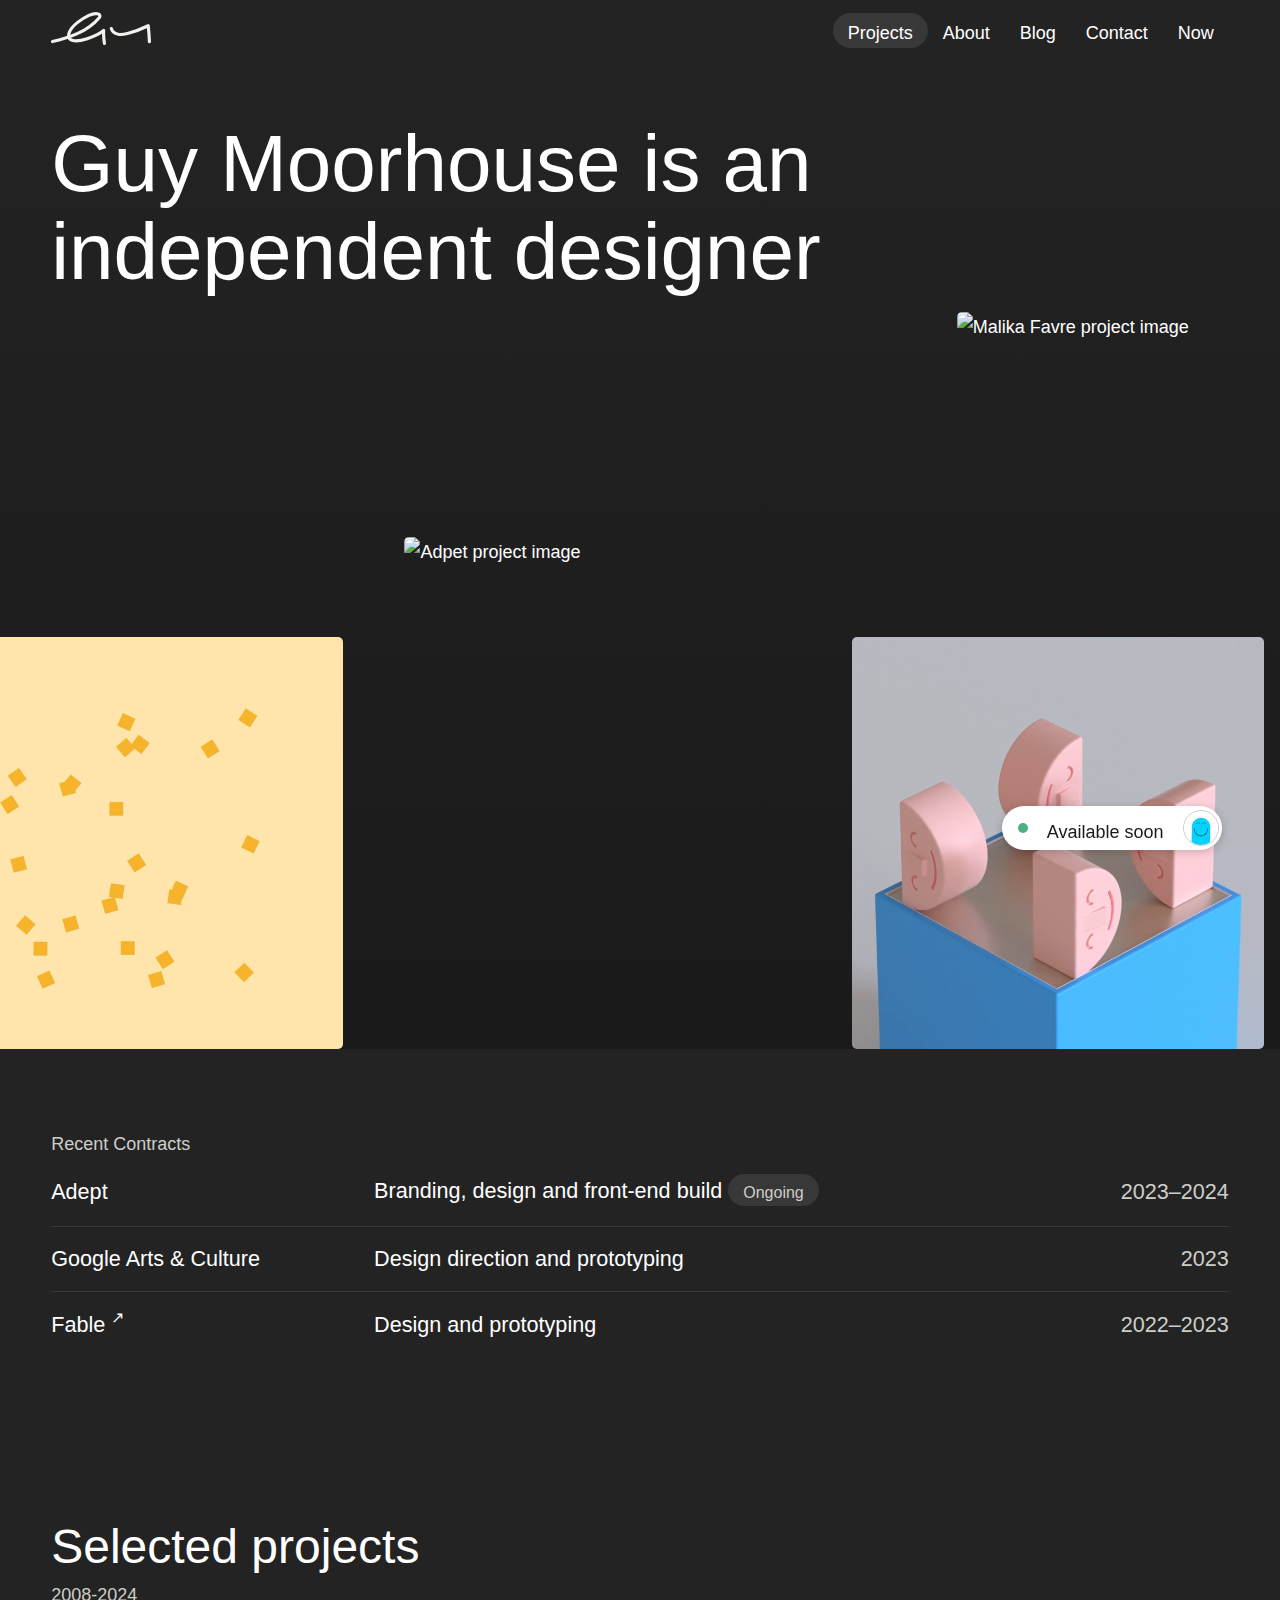
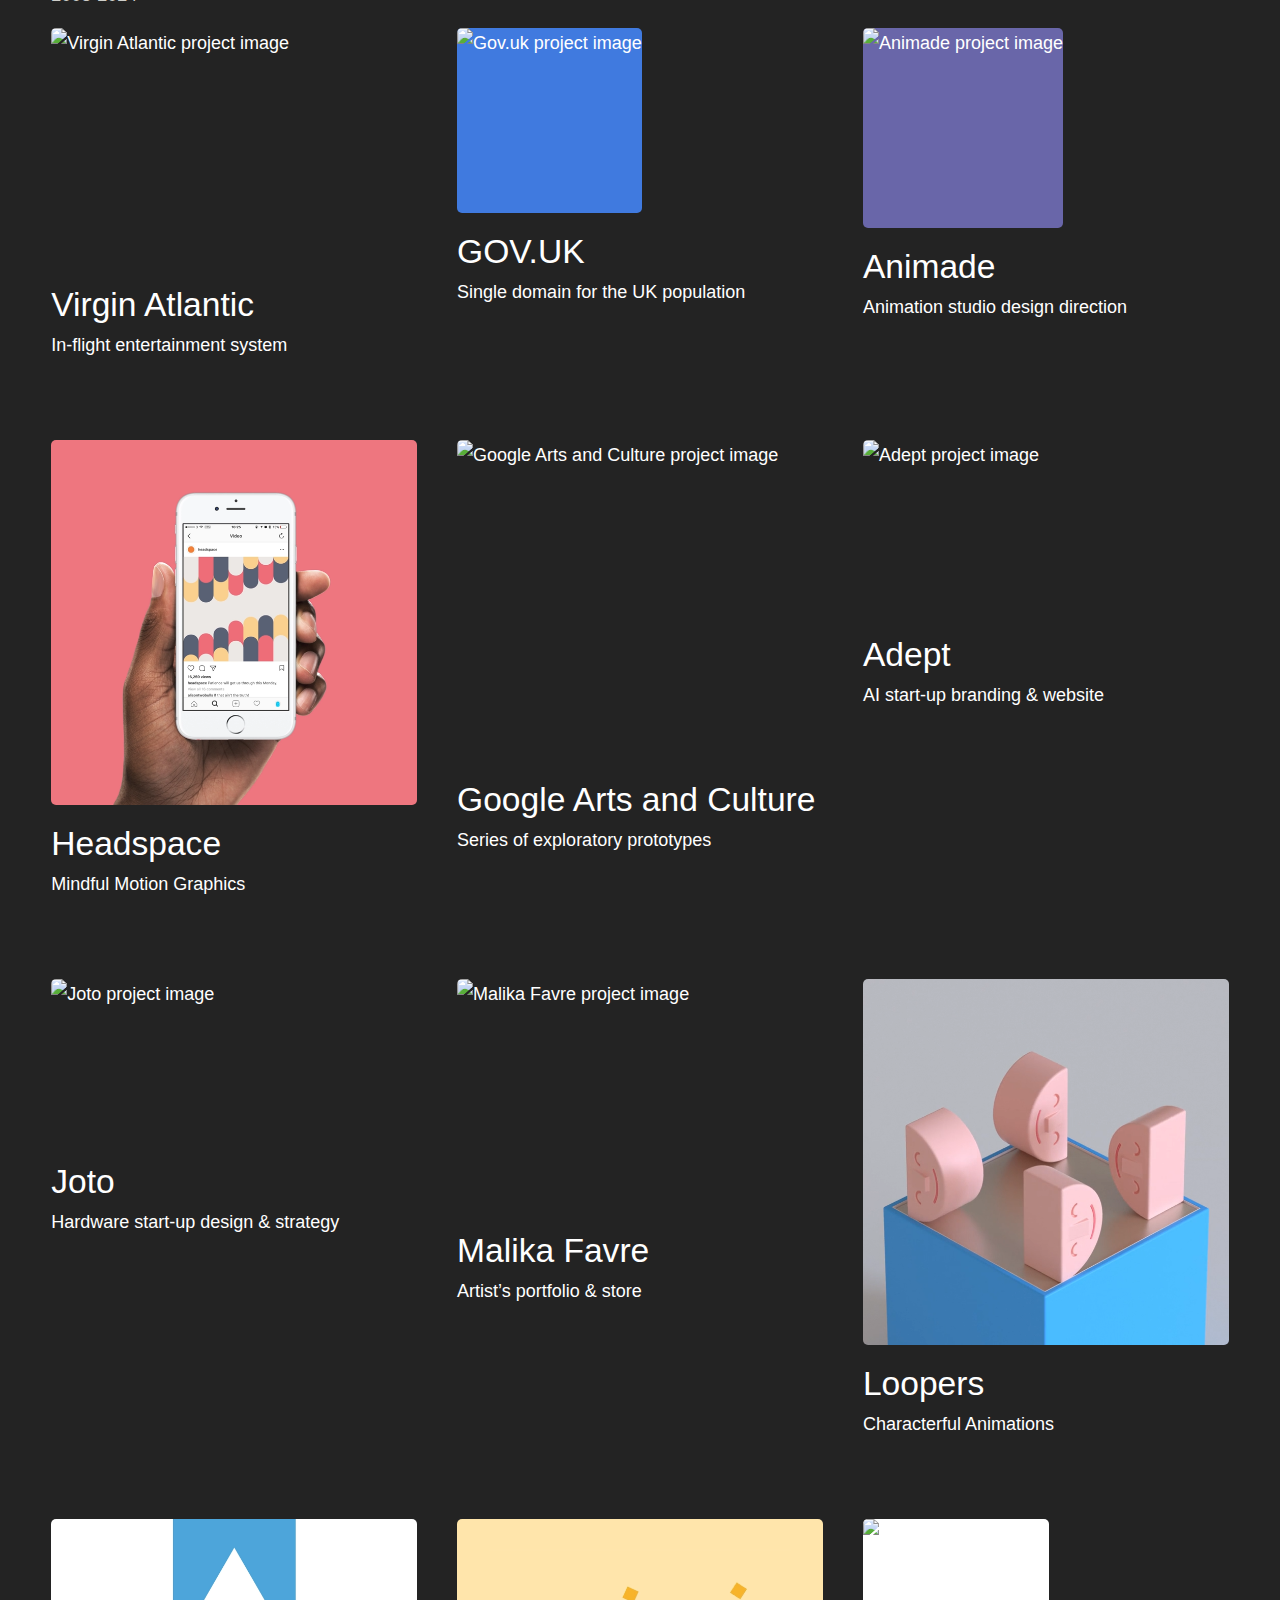
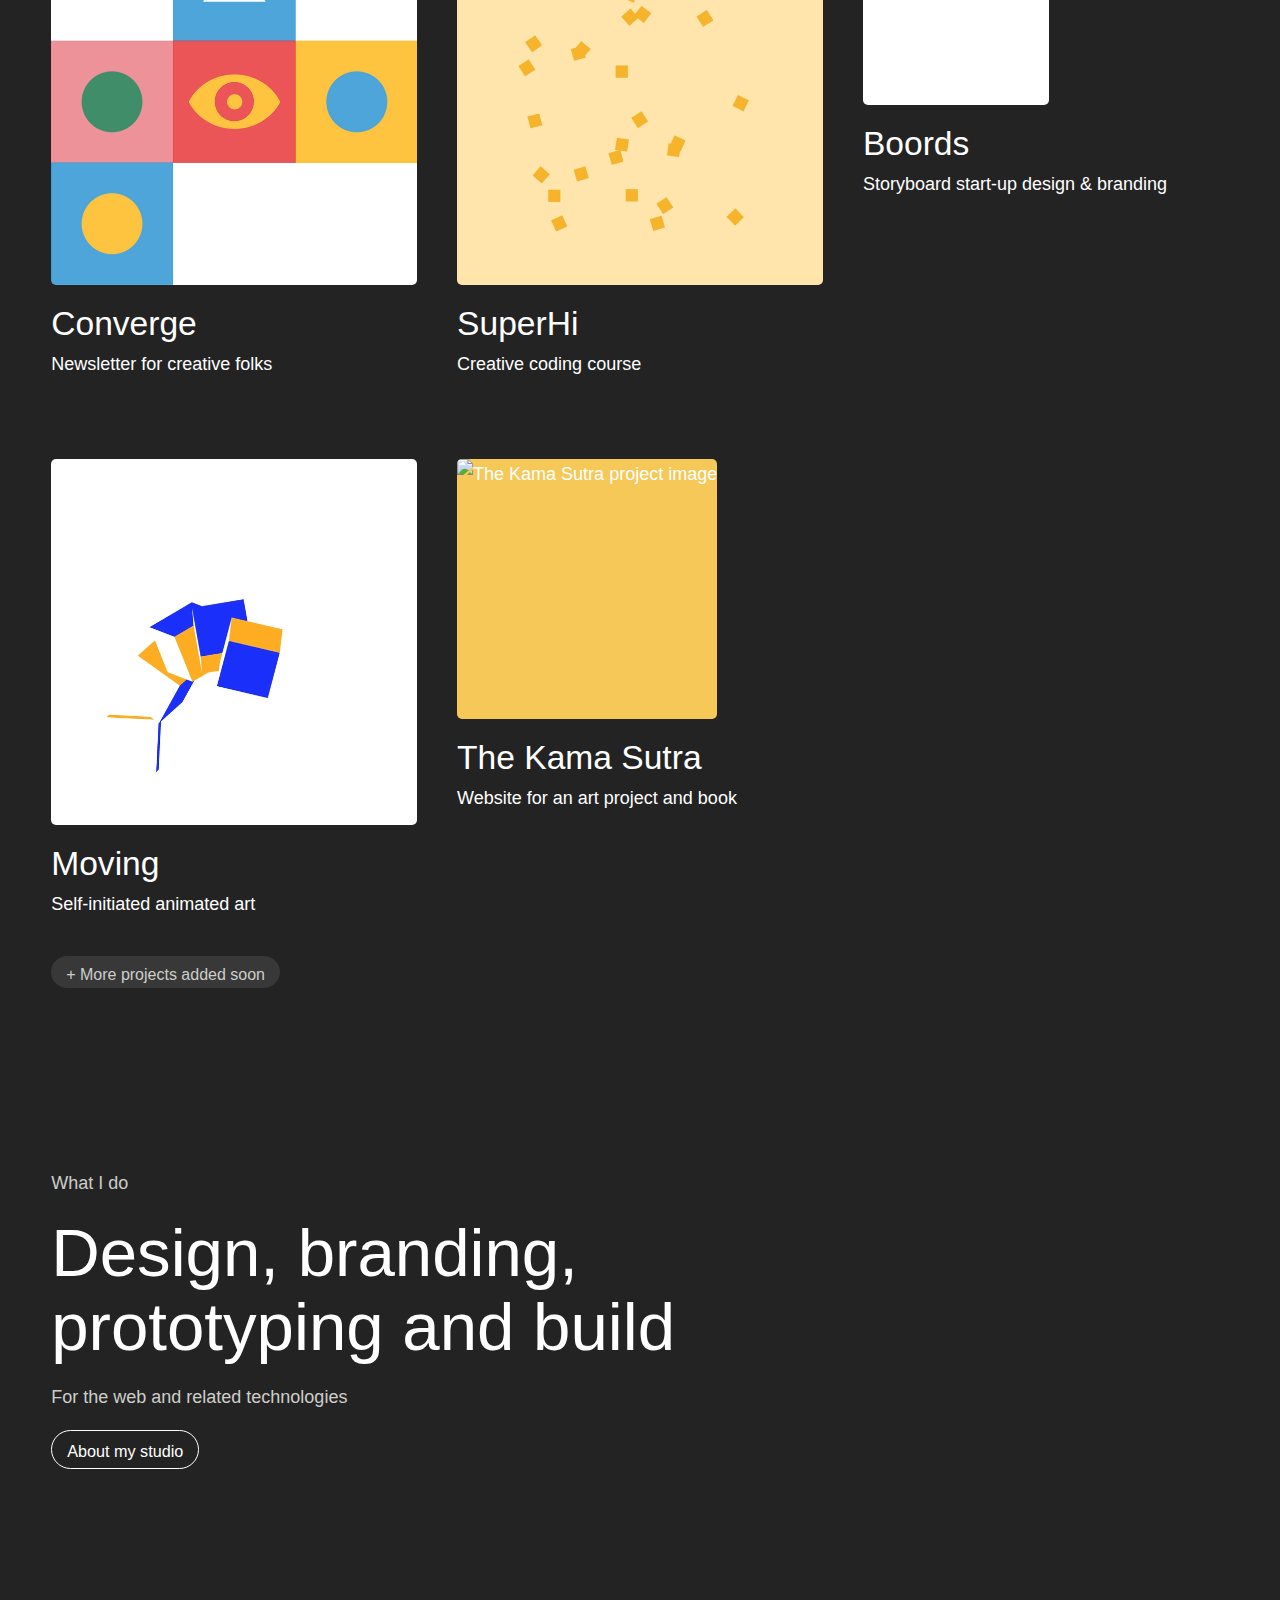
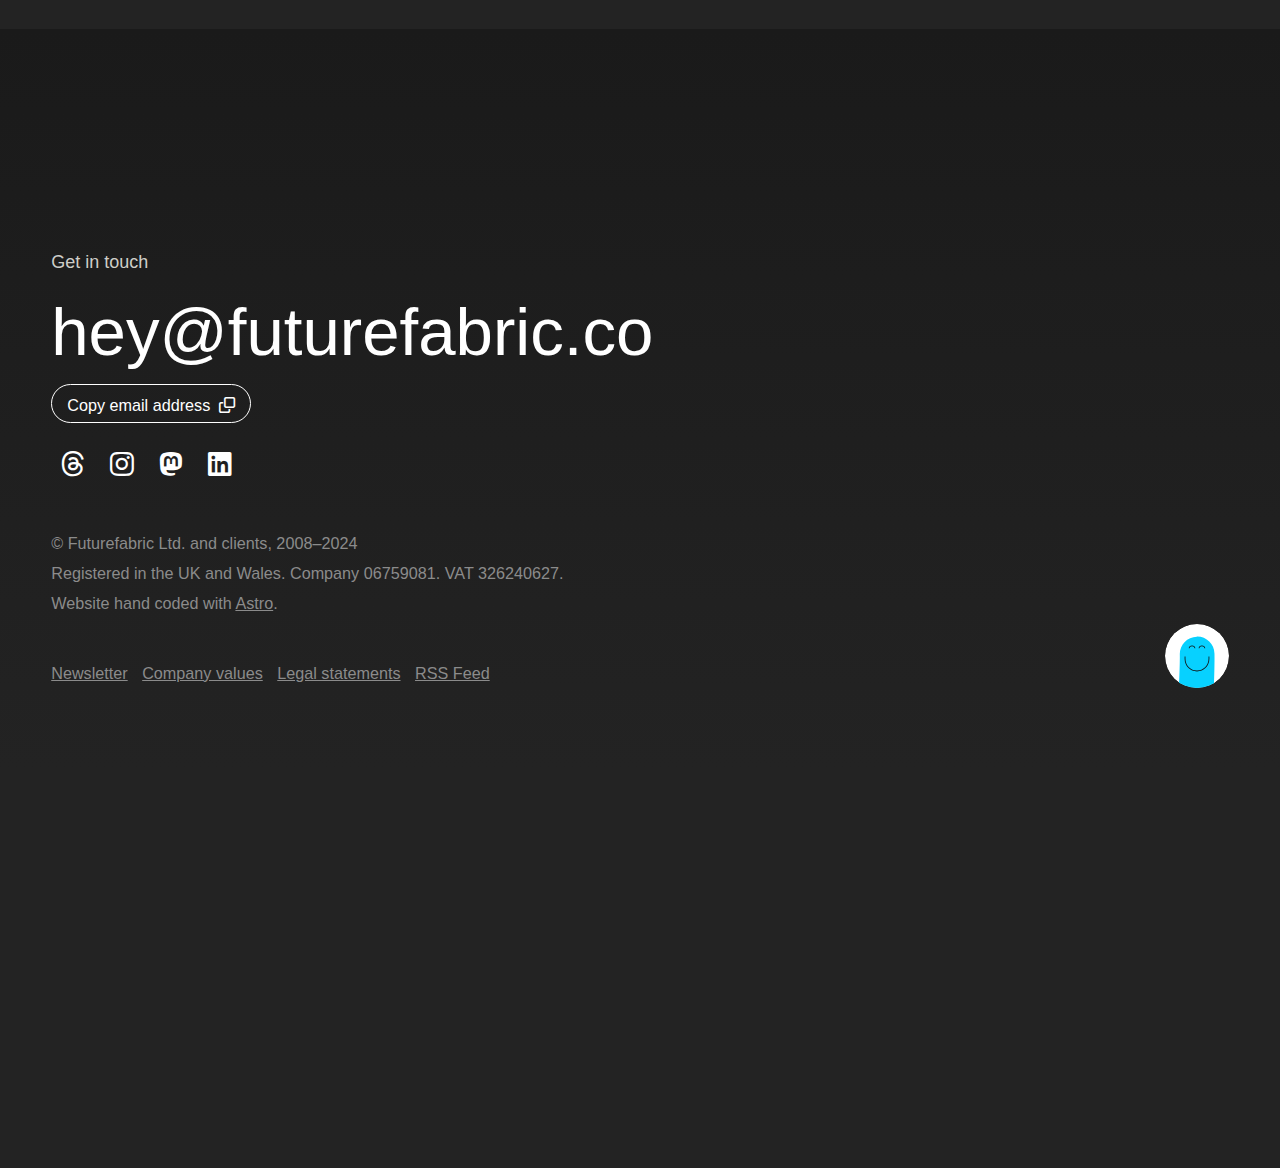
==== commit fefe4e70: "Added more mobile responsiveness, made navbar logo a link like it was supposed to be" ====
--- a/index.html
+++ b/index.html
@@ -19,8 +19,8 @@
         <header class="top-bar">
             <div class="content-wrapper">
                 <div class="navbar">
-                    <!--In the original site, SVGs are directly embedded. I've converted them to images here so as to avoid copying and pasting the code into my project-->
-                    <img src="images/gm-signature.svg" alt="Guy Moorhouse's signature logo" class="navbar__logo">
+                    <a href="#!" class="navbar__logo"><!--In the original site, SVGs are directly embedded. I've converted them to images here so as to avoid copying and pasting the code into my project-->
+                    <img src="images/gm-signature.svg" alt="Guy Moorhouse's signature logo"></a>
                     <nav class="main-nav">
                         <ul>
                             <li class="main-nav__item main-nav__item--active"><a href="#!">Projects</a></li>
--- a/css/main.css
+++ b/css/main.css
@@ -278,9 +278,11 @@
     justify-content: space-between;
 }
 .navbar__logo {
+    align-self: center;
+}
+.navbar__logo img {
     max-width: 100px;
     height: 100%;
-    align-self: center;
 }
 
 .main-nav ul{
@@ -377,11 +379,7 @@
     grid-template-columns: repeat(3, 1fr);
     grid-gap: 40px;
 }
-@media screen and (max-width: 980px){
-    .portfolio__grid {
-        grid-template-columns: repeat(auto-fit, minmax(296px, 1fr));
-    }
-}
+
 .img-container--grid {
     max-width: 100%;
 }
@@ -411,4 +409,60 @@
 }
 .footer__animation img {
     max-width: 100%;
+}
+
+/****************
+Media Queries
+***************/
+@media screen and (max-width: 1023px){
+    .content-wrapper {
+        max-width: 97%;
+    }
+    /*hero*/
+    .hero__images {
+        min-height: 1200px;
+    }
+    .hero__img--far-right {
+        width: 48%;
+        right: -5%;
+    } 
+    .hero__img--left {
+        width: 48%;
+        left: 0;
+        top: 30%;
+    }
+    .hero__img--middle {
+        width: 48%;
+        left: -50px;
+        top: 65%;
+    }
+    .hero__img--right {
+        width: 48%;
+        left: 55%;
+    }
+
+    /*Contracts*/
+    .contracts__table td:nth-of-type(2) {
+        display: none;
+    }
+    
+    /*Portfolio*/
+    .portfolio__grid {
+        grid-template-columns: repeat(auto-fit, minmax(296px, 1fr));
+        grid-gap: 10px;
+    }
+    .project p{
+        visibility: hidden;
+    }
+
+    /*footer animation*/
+    .footer__animation--placeholder {
+        height: 220px;
+    }
+}
+
+@media screen and (max-width: 700px) {
+    .footer__animation, .footer__animation--placeholder, .availability-floater {
+        visibility: hidden;
+    }
 }